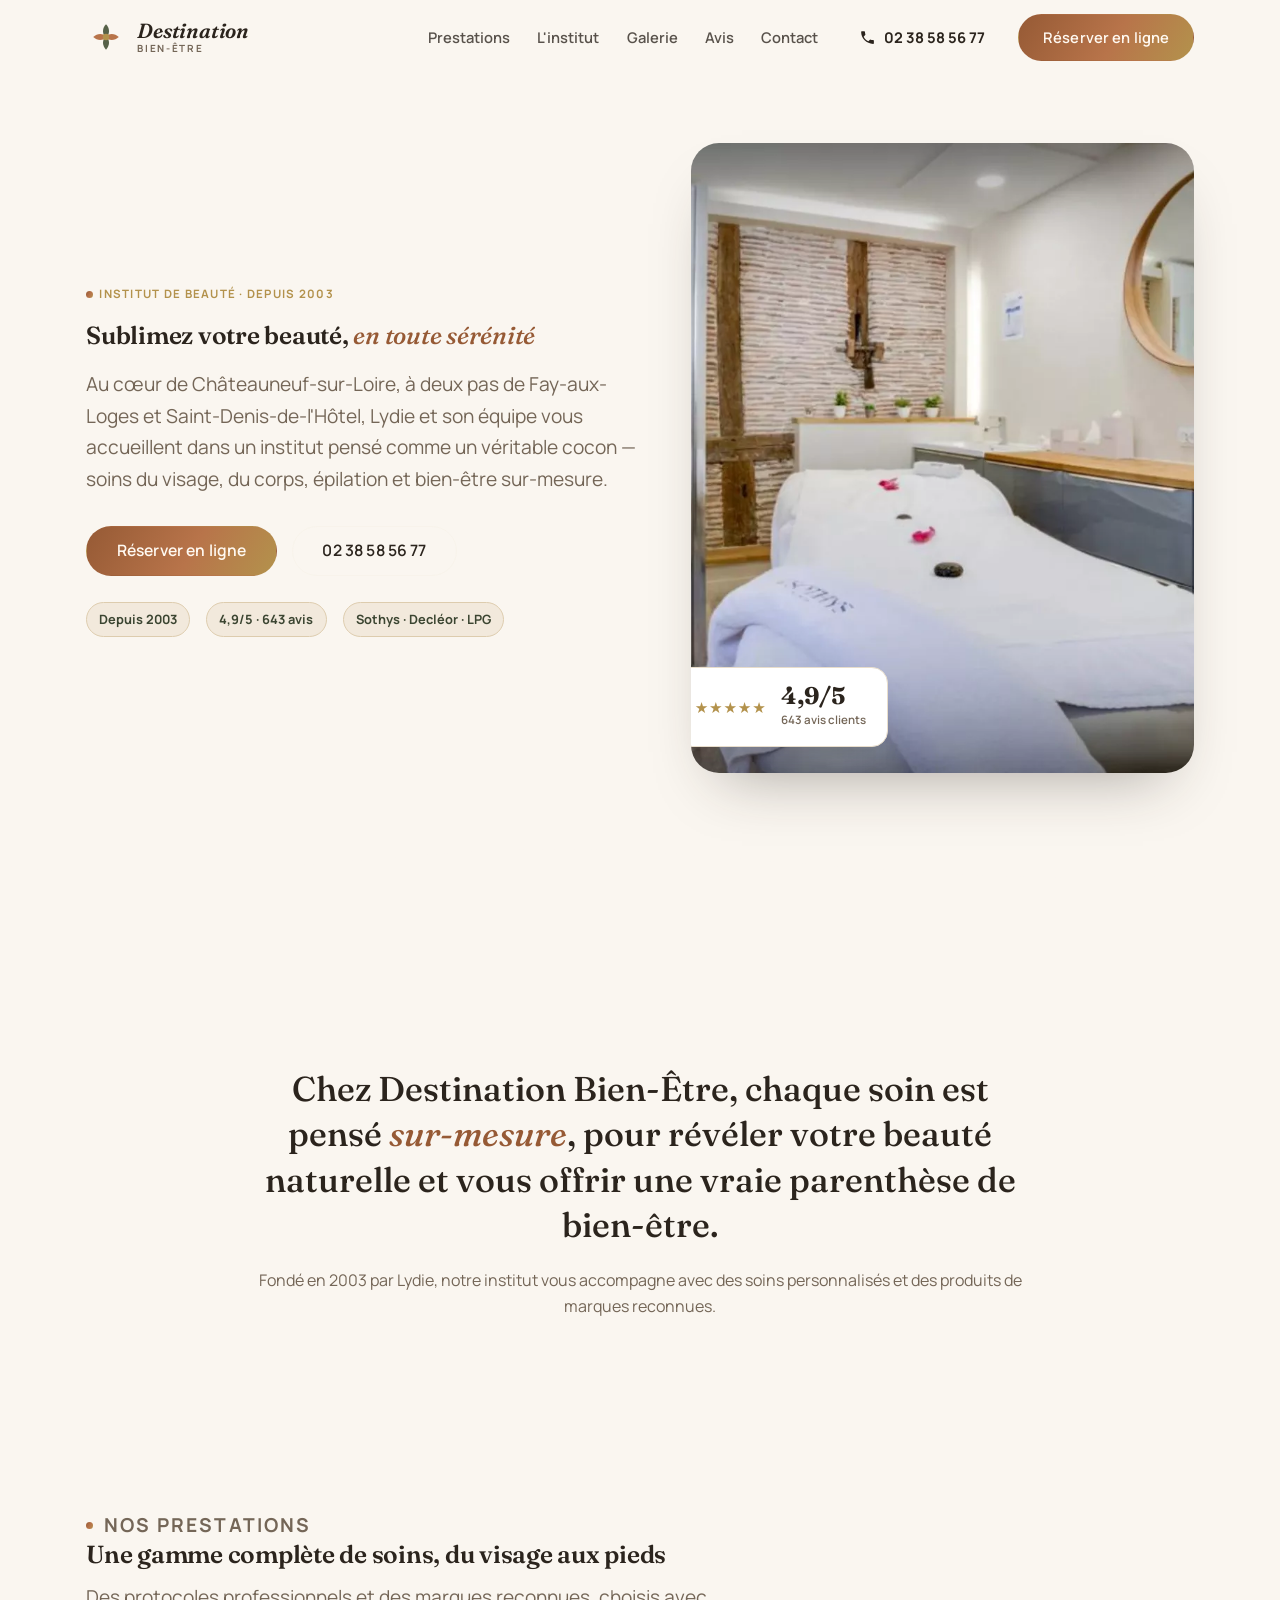
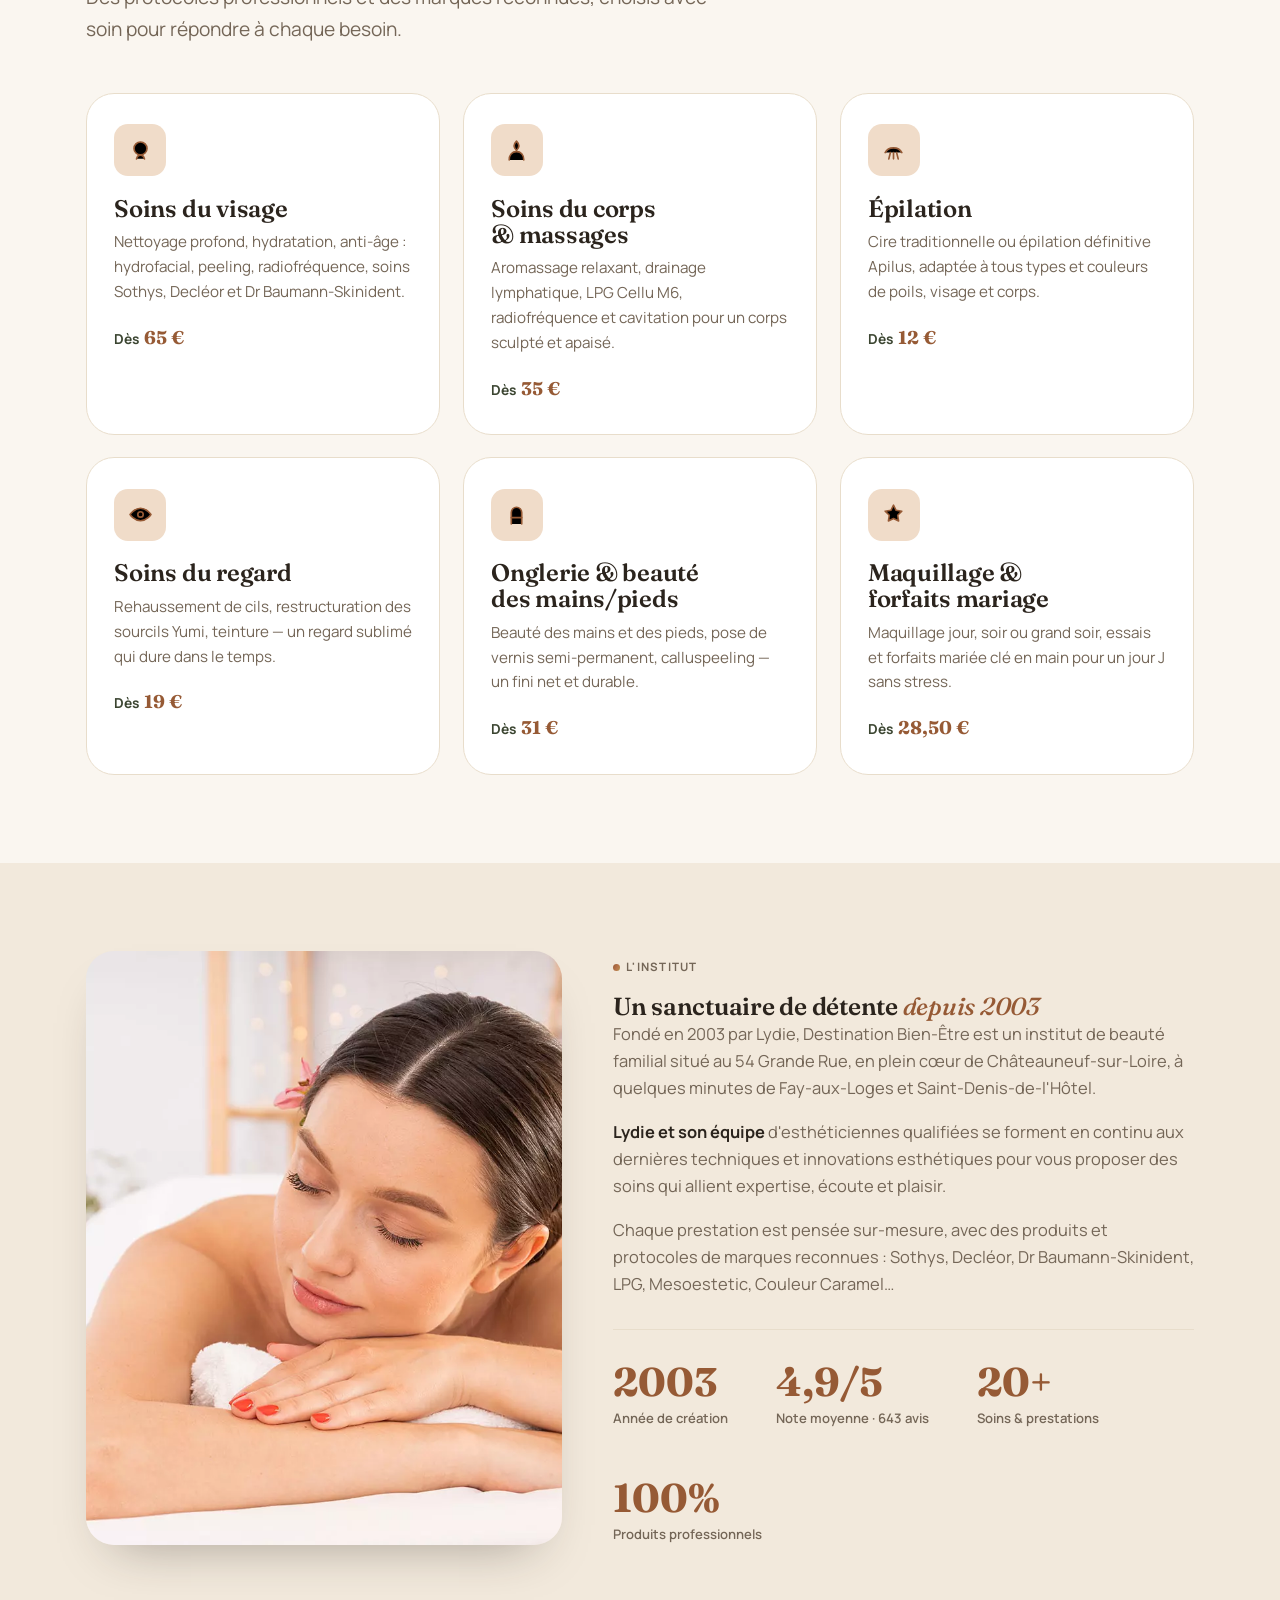
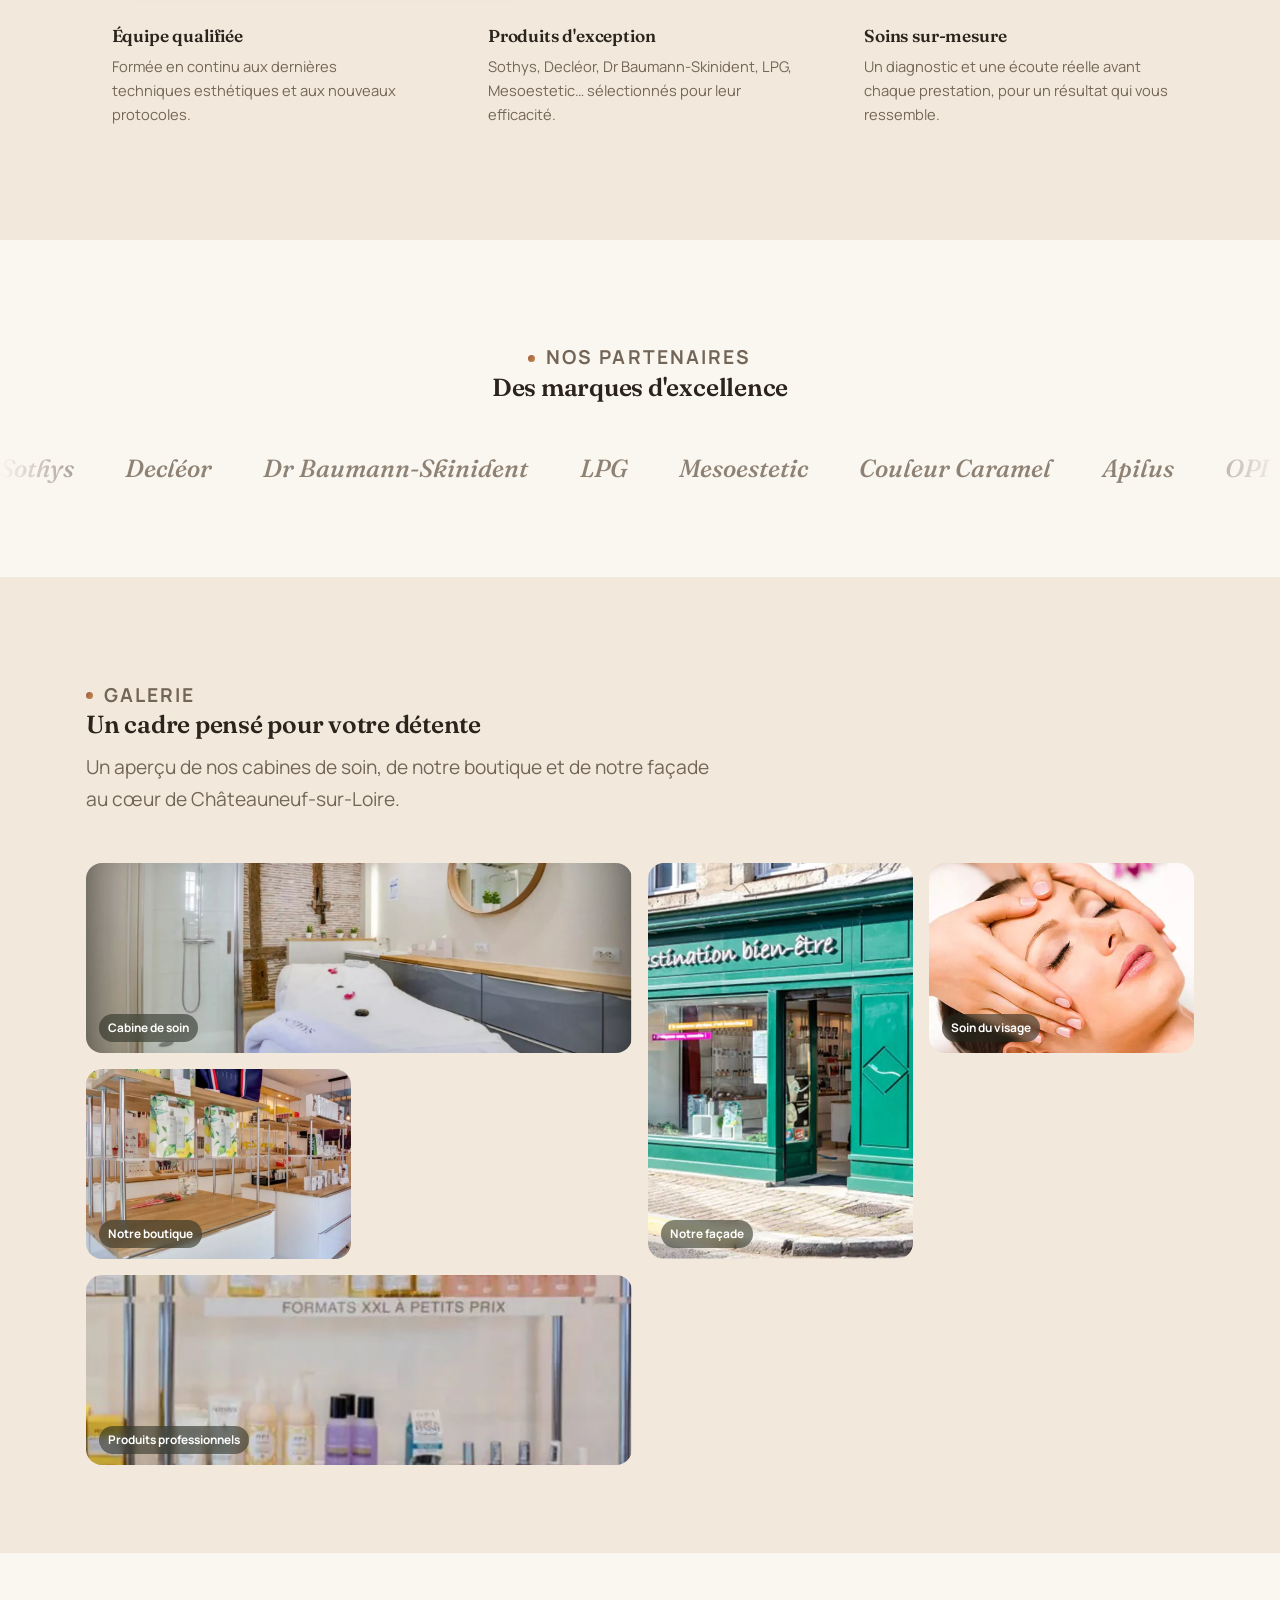
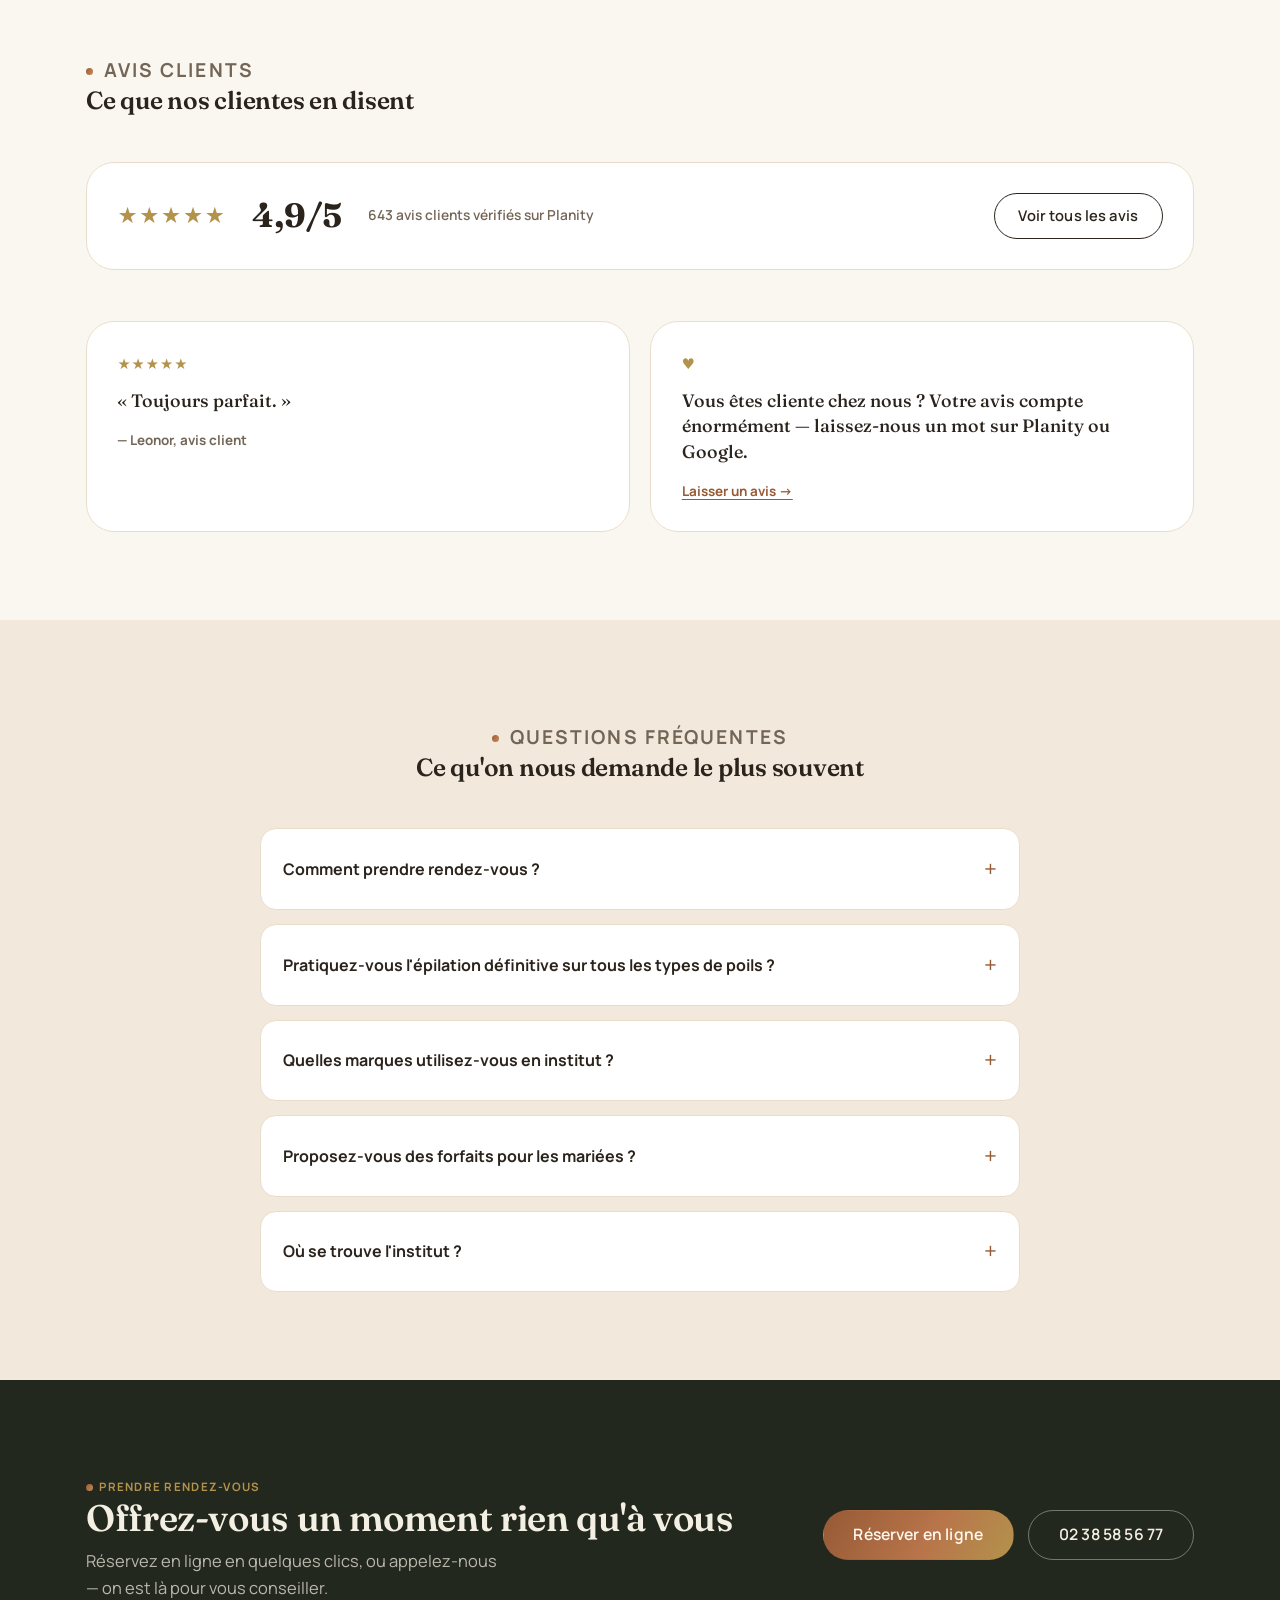
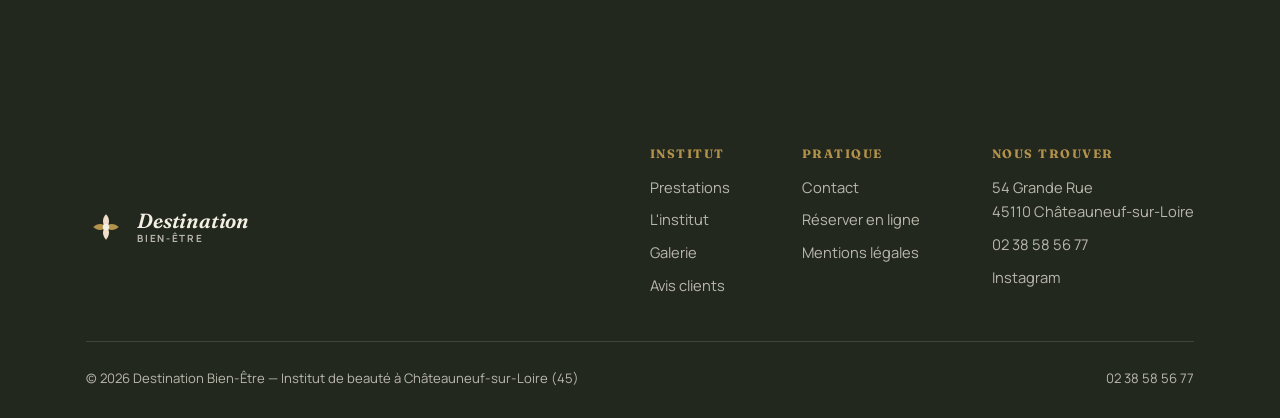
==== index.html @ 717cacbc "Refonte du site : nouvelle identité moderne, contenu Planity réel Nouveau design crème/terracotta/sa" ====
<!doctype html>
<html lang="fr">
<head>
<meta charset="utf-8" />
<meta name="viewport" content="width=device-width, initial-scale=1" />
<title>Destination Bien-Être — Institut de beauté à Châteauneuf-sur-Loire (45)</title>
<meta name="description" content="Institut de beauté à Châteauneuf-sur-Loire, près de Fay-aux-Loges et Saint-Denis-de-l'Hôtel. Soins du visage, du corps, épilation, onglerie, maquillage. Note 4,9/5 sur 643 avis. Réservation en ligne 24h/24." />
<link rel="icon" type="image/svg+xml" href="assets/favicon.svg" />
<meta property="og:title" content="Destination Bien-Être — Institut de beauté à Châteauneuf-sur-Loire" />
<meta property="og:description" content="Soins du visage, du corps, épilation et bien-être sur-mesure, depuis 2003. Note 4,9/5 sur 643 avis. Réservation en ligne 24h/24." />
<meta property="og:type" content="website" />
<meta property="og:image" content="https://www.institut-destination-bien-etre.com/assets/img/hero-cabine.webp" />
<meta name="twitter:card" content="summary_large_image" />
<link rel="canonical" href="https://www.institut-destination-bien-etre.com/" />

<script type="application/ld+json">
{
  "@context": "https://schema.org",
  "@type": "BeautySalon",
  "name": "Destination Bien-Être",
  "description": "Institut de beauté à Châteauneuf-sur-Loire : soins du visage, soins du corps, épilation, onglerie, maquillage et forfaits mariage.",
  "telephone": "+33238585677",
  "url": "https://www.institut-destination-bien-etre.com",
  "image": "https://www.institut-destination-bien-etre.com/assets/img/hero-cabine.webp",
  "sameAs": ["https://www.instagram.com/destinationbienetre_/"],
  "priceRange": "€€",
  "areaServed": [{ "@type": "City", "name": "Châteauneuf-sur-Loire" }, { "@type": "City", "name": "Fay-aux-Loges" }, { "@type": "City", "name": "Saint-Denis-de-l'Hôtel" }],
  "address": {
    "@type": "PostalAddress",
    "streetAddress": "54 Grande Rue",
    "addressLocality": "Châteauneuf-sur-Loire",
    "postalCode": "45110",
    "addressRegion": "Loiret",
    "addressCountry": "FR"
  },
  "geo": { "@type": "GeoCoordinates", "latitude": "47.8635409", "longitude": "2.2206166" },
  "aggregateRating": { "@type": "AggregateRating", "ratingValue": "4.9", "reviewCount": "643" }
}
</script>

<script type="application/ld+json">
{
  "@context": "https://schema.org",
  "@type": "FAQPage",
  "mainEntity": [
    {
      "@type": "Question",
      "name": "Comment prendre rendez-vous ?",
      "acceptedAnswer": { "@type": "Answer", "text": "En ligne 24h/24 sur notre page de réservation Planity, ou par téléphone au 02 38 58 56 77 / 06 78 79 24 78. Confirmation immédiate, paiement sur place." }
    },
    {
      "@type": "Question",
      "name": "Pratiquez-vous l'épilation définitive sur tous les types de poils ?",
      "acceptedAnswer": { "@type": "Answer", "text": "Oui, notre technologie Apilus (électrolyse) traite les poils blancs, clairs et foncés, sur le visage et le corps, quelle que soit la couleur de peau." }
    },
    {
      "@type": "Question",
      "name": "Quelles marques utilisez-vous en institut ?",
      "acceptedAnswer": { "@type": "Answer", "text": "Nous travaillons avec des marques reconnues pour leur efficacité : Sothys, Decléor, Dr Baumann-Skinident, LPG, Mesoestetic, Couleur Caramel et OPI, entre autres." }
    },
    {
      "@type": "Question",
      "name": "Proposez-vous des forfaits pour les mariées ?",
      "acceptedAnswer": { "@type": "Answer", "text": "Oui : soin netteté, maquillage avec essai, beauté des mains, épilation… nous composons un forfait beauté mariage sur-mesure avant le grand jour." }
    },
    {
      "@type": "Question",
      "name": "Où se trouve l'institut ?",
      "acceptedAnswer": { "@type": "Answer", "text": "Au 54 Grande Rue à Châteauneuf-sur-Loire (45110), à quelques minutes de Fay-aux-Loges et de Saint-Denis-de-l'Hôtel." }
    }
  ]
}
</script>

<link rel="preconnect" href="https://fonts.googleapis.com" />
<link rel="preconnect" href="https://fonts.gstatic.com" crossorigin />
<link rel="stylesheet" href="https://fonts.googleapis.com/css2?family=Fraunces:ital,wght@0,500;0,600;1,500&family=Manrope:wght@400;500;600;700;800&display=swap" />
<link rel="stylesheet" href="assets/style.css" />
</head>
<body>

<header class="bar">
  <div class="wrap bar__in">
    <a class="brandmark bar__brand" href="/" aria-label="Destination Bien-Être — accueil">
      <svg class="brandmark__mark" viewBox="0 0 44 44" aria-hidden="true">
        <path d="M22 8c4.4 4.4 4.4 10.8 0 15-4.4-4.2-4.4-10.6 0-15Z" fill="var(--sage)"/>
        <path d="M22 36c-4.4-4.4-4.4-10.8 0-15 4.4 4.2 4.4 10.6 0 15Z" fill="var(--sage)"/>
        <path d="M8 22c4.4-4.4 10.8-4.4 15 0-4.2 4.4-10.6 4.4-15 0Z" fill="var(--clay)"/>
        <path d="M36 22c-4.4 4.4-10.8 4.4-15 0 4.2-4.4 10.6-4.4 15 0Z" fill="var(--clay)"/>
        <circle cx="22" cy="22" r="3.6" fill="var(--gold)"/>
      </svg>
      <span class="brandmark__type"><b>Destination</b><span>Bien-Être</span></span>
    </a>
    <button class="bar__burger" id="burger" aria-label="Ouvrir le menu" aria-expanded="false" aria-controls="nav"><span></span></button>
    <nav class="bar__nav" id="nav">
      <a href="/#prestations">Prestations</a>
      <a href="/#institut">L'institut</a>
      <a href="/#galerie">Galerie</a>
      <a href="/#avis">Avis</a>
      <a href="contact.html">Contact</a>
    </nav>
    <a class="bar__tel" href="tel:+33238585677">
      <svg viewBox="0 0 24 24" aria-hidden="true"><path d="M6.6 10.8c1.4 2.8 3.8 5.1 6.6 6.6l2.2-2.2c.3-.3.7-.4 1-.2 1.1.4 2.3.6 3.6.6.6 0 1 .4 1 1V20c0 .6-.4 1-1 1C10.6 21 3 13.4 3 4c0-.6.4-1 1-1h3.4c.6 0 1 .4 1 1 0 1.2.2 2.4.6 3.6.1.4 0 .8-.3 1L6.6 10.8z" fill="currentColor"/></svg>
      02 38 58 56 77
    </a>
    <a class="btn btn--clay bar__cta" href="https://www.planity.com/destination-bien-etre-45110-chateauneuf-sur-loire" target="_blank" rel="noopener">Réserver en ligne</a>
  </div>
</header>

<main id="top">

  <section class="hero">
    <div class="wrap hero__row">
      <div class="hero__in">
        <p class="label">Institut de beauté · Depuis 2003</p>
        <h1>Sublimez votre beauté, <em>en toute sérénité</em></h1>
        <p class="hero__sub">Au cœur de Châteauneuf-sur-Loire, à deux pas de Fay-aux-Loges et Saint-Denis-de-l'Hôtel, Lydie et son équipe vous accueillent dans un institut pensé comme un véritable cocon — soins du visage, du corps, épilation et bien-être sur-mesure.</p>
        <div class="hero__actions">
          <a class="btn btn--clay btn--lg" href="https://www.planity.com/destination-bien-etre-45110-chateauneuf-sur-loire" target="_blank" rel="noopener">Réserver en ligne</a>
          <a class="btn btn--ghost btn--lg" href="tel:+33238585677">02 38 58 56 77</a>
        </div>
        <div class="hero__chips">
          <span>Depuis 2003</span>
          <span>4,9/5 · 643 avis</span>
          <span>Sothys · Decléor · LPG</span>
        </div>
      </div>
      <div class="hero__photo-wrap">
        <img src="assets/img/hero-cabine.webp" alt="Cabine de soin de l'institut Destination Bien-Être à Châteauneuf-sur-Loire" width="1598" height="900" loading="eager" fetchpriority="high" />
        <div class="hero__badge">
          <span class="stars" aria-hidden="true">★★★★★</span>
          <div><b>4,9/5</b><span>643 avis clients</span></div>
        </div>
      </div>
    </div>
    <svg class="wave" viewBox="0 0 1440 60" preserveAspectRatio="none" aria-hidden="true"><path style="fill:var(--bg)" d="M0,32 C240,64 480,0 720,16 C960,32 1200,64 1440,32 L1440,60 L0,60 Z"/></svg>
  </section>

  <section class="statement">
    <div class="wrap statement__in reveal">
      <p>Chez Destination Bien-Être, chaque soin est pensé <em>sur-mesure</em>, pour révéler votre beauté naturelle et vous offrir une vraie parenthèse de bien-être.</p>
      <span>Fondé en 2003 par Lydie, notre institut vous accompagne avec des soins personnalisés et des produits de marques reconnues.</span>
    </div>
  </section>

  <section id="prestations">
    <div class="wrap">
      <div class="head reveal">
        <p class="label">Nos prestations</p>
        <h2>Une gamme complète de soins, du visage aux pieds</h2>
        <p>Des protocoles professionnels et des marques reconnues, choisis avec soin pour répondre à chaque besoin.</p>
      </div>
      <div class="svc-grid reveal">
        <a class="svc" href="https://www.planity.com/destination-bien-etre-45110-chateauneuf-sur-loire" target="_blank" rel="noopener">
          <div class="svc__icon"><svg viewBox="0 0 24 24" aria-hidden="true"><circle cx="12" cy="10" r="6.2" stroke="currentColor" stroke-width="1.6"/><path d="M8.2 20c.6-2.4 1.9-3.6 3.8-3.6s3.2 1.2 3.8 3.6" stroke="currentColor" stroke-width="1.6" stroke-linecap="round"/></svg></div>
          <div class="svc__body">
            <h3>Soins du visage</h3>
            <p>Nettoyage profond, hydratation, anti-âge : hydrofacial, peeling, radiofréquence, soins Sothys, Decléor et Dr Baumann-Skinident.</p>
            <span class="svc__from">Dès <b>65 €</b></span>
          </div>
        </a>
        <a class="svc" href="https://www.planity.com/destination-bien-etre-45110-chateauneuf-sur-loire" target="_blank" rel="noopener">
          <div class="svc__icon"><svg viewBox="0 0 24 24" aria-hidden="true"><path d="M12 3c3 3 3 6 0 9-3-3-3-6 0-9Z" stroke="currentColor" stroke-width="1.6" stroke-linejoin="round"/><path d="M5 21c0-5 3-8 7-8s7 3 7 8" stroke="currentColor" stroke-width="1.6" stroke-linecap="round"/></svg></div>
          <div class="svc__body">
            <h3>Soins du corps &amp; massages</h3>
            <p>Aromassage relaxant, drainage lymphatique, LPG Cellu M6, radiofréquence et cavitation pour un corps sculpté et apaisé.</p>
            <span class="svc__from">Dès <b>35 €</b></span>
          </div>
        </a>
        <a class="svc" href="https://www.planity.com/destination-bien-etre-45110-chateauneuf-sur-loire" target="_blank" rel="noopener">
          <div class="svc__icon"><svg viewBox="0 0 24 24" aria-hidden="true"><path d="M4 14c3-6 13-6 16 0" stroke="currentColor" stroke-width="1.6" stroke-linecap="round"/><path d="M9 14l-1.5 6M15 14l1.5 6M12 14v6" stroke="currentColor" stroke-width="1.6" stroke-linecap="round"/></svg></div>
          <div class="svc__body">
            <h3>Épilation</h3>
            <p>Cire traditionnelle ou épilation définitive Apilus, adaptée à tous types et couleurs de poils, visage et corps.</p>
            <span class="svc__from">Dès <b>12 €</b></span>
          </div>
        </a>
        <a class="svc" href="https://www.planity.com/destination-bien-etre-45110-chateauneuf-sur-loire" target="_blank" rel="noopener">
          <div class="svc__icon"><svg viewBox="0 0 24 24" aria-hidden="true"><path d="M2 12s4-6 10-6 10 6 10 6-4 6-10 6-10-6-10-6Z" stroke="currentColor" stroke-width="1.6" stroke-linejoin="round"/><circle cx="12" cy="12" r="2.6" stroke="currentColor" stroke-width="1.6"/></svg></div>
          <div class="svc__body">
            <h3>Soins du regard</h3>
            <p>Rehaussement de cils, restructuration des sourcils Yumi, teinture — un regard sublimé qui dure dans le temps.</p>
            <span class="svc__from">Dès <b>19 €</b></span>
          </div>
        </a>
        <a class="svc" href="https://www.planity.com/destination-bien-etre-45110-chateauneuf-sur-loire" target="_blank" rel="noopener">
          <div class="svc__icon"><svg viewBox="0 0 24 24" aria-hidden="true"><path d="M7 21V10a5 5 0 0 1 10 0v11" stroke="currentColor" stroke-width="1.6" stroke-linecap="round" stroke-linejoin="round"/><path d="M7 15h10" stroke="currentColor" stroke-width="1.6" stroke-linecap="round"/></svg></div>
          <div class="svc__body">
            <h3>Onglerie &amp; beauté des mains/pieds</h3>
            <p>Beauté des mains et des pieds, pose de vernis semi-permanent, calluspeeling — un fini net et durable.</p>
            <span class="svc__from">Dès <b>31 €</b></span>
          </div>
        </a>
        <a class="svc" href="https://www.planity.com/destination-bien-etre-45110-chateauneuf-sur-loire" target="_blank" rel="noopener">
          <div class="svc__icon"><svg viewBox="0 0 24 24" aria-hidden="true"><path d="M12 3l2.5 5 5.5.8-4 3.9.9 5.5L12 15.8 7.1 18.2l.9-5.5-4-3.9 5.5-.8L12 3Z" stroke="currentColor" stroke-width="1.5" stroke-linejoin="round"/></svg></div>
          <div class="svc__body">
            <h3>Maquillage &amp; forfaits mariage</h3>
            <p>Maquillage jour, soir ou grand soir, essais et forfaits mariée clé en main pour un jour J sans stress.</p>
            <span class="svc__from">Dès <b>28,50 €</b></span>
          </div>
        </a>
      </div>
    </div>
  </section>

  <section id="institut" class="sec--alt">
    <div class="wrap">
      <div class="why reveal">
        <div class="why__panel--photo">
          <img src="assets/img/portrait-relaxation.webp" alt="Cliente en plein soin du visage à l'institut Destination Bien-Être" width="985" height="902" loading="lazy" />
        </div>
        <div class="why__text">
          <p class="label">L'institut</p>
          <h2>Un sanctuaire de détente <em>depuis 2003</em></h2>
          <p>Fondé en 2003 par Lydie, Destination Bien-Être est un institut de beauté familial situé au 54 Grande Rue, en plein cœur de Châteauneuf-sur-Loire, à quelques minutes de Fay-aux-Loges et Saint-Denis-de-l'Hôtel.</p>
          <p><strong>Lydie et son équipe</strong> d'esthéticiennes qualifiées se forment en continu aux dernières techniques et innovations esthétiques pour vous proposer des soins qui allient expertise, écoute et plaisir.</p>
          <p>Chaque prestation est pensée sur-mesure, avec des produits et protocoles de marques reconnues : Sothys, Decléor, Dr Baumann-Skinident, LPG, Mesoestetic, Couleur Caramel…</p>
          <div class="stat-row">
            <div class="st"><b>2003</b><span>Année de création</span></div>
            <div class="st"><b>4,9/5</b><span>Note moyenne · 643 avis</span></div>
            <div class="st"><b>20+</b><span>Soins &amp; prestations</span></div>
            <div class="st"><b>100%</b><span>Produits professionnels</span></div>
          </div>
        </div>
      </div>
      <div class="guarantees reveal">
        <div class="g"><h3>Équipe qualifiée</h3><p>Formée en continu aux dernières techniques esthétiques et aux nouveaux protocoles.</p></div>
        <div class="g"><h3>Produits d'exception</h3><p>Sothys, Decléor, Dr Baumann-Skinident, LPG, Mesoestetic… sélectionnés pour leur efficacité.</p></div>
        <div class="g"><h3>Soins sur-mesure</h3><p>Un diagnostic et une écoute réelle avant chaque prestation, pour un résultat qui vous ressemble.</p></div>
      </div>
    </div>
  </section>

  <section id="marques">
    <div class="wrap">
      <div class="head head--center reveal">
        <p class="label">Nos partenaires</p>
        <h2>Des marques d'excellence</h2>
      </div>
    </div>
    <div class="brands reveal">
      <div class="brands__track" aria-hidden="true">
        <span>Sothys</span><span>Decléor</span><span>Dr Baumann-Skinident</span><span>LPG</span><span>Mesoestetic</span><span>Couleur Caramel</span><span>Apilus</span><span>OPI</span><span>Yumi Lashes</span><span>doTERRA</span>
        <span>Sothys</span><span>Decléor</span><span>Dr Baumann-Skinident</span><span>LPG</span><span>Mesoestetic</span><span>Couleur Caramel</span><span>Apilus</span><span>OPI</span><span>Yumi Lashes</span><span>doTERRA</span>
      </div>
    </div>
  </section>

  <section id="galerie" class="sec--alt">
    <div class="wrap">
      <div class="head reveal">
        <p class="label">Galerie</p>
        <h2>Un cadre pensé pour votre détente</h2>
        <p>Un aperçu de nos cabines de soin, de notre boutique et de notre façade au cœur de Châteauneuf-sur-Loire.</p>
      </div>
      <div class="gallery reveal">
        <div class="gallery__item gallery__item--wide"><img src="assets/img/hero-cabine.webp" alt="Cabine de soin principale, douche et table de massage" loading="lazy" /><span>Cabine de soin</span></div>
        <div class="gallery__item gallery__item--tall"><img src="assets/img/facade-institut.webp" alt="Façade de l'institut Destination Bien-Être, Grande Rue à Châteauneuf-sur-Loire" loading="lazy" /><span>Notre façade</span></div>
        <div class="gallery__item"><img src="assets/img/soin-visage-mains.webp" alt="Soin du visage en cours à l'institut" loading="lazy" /><span>Soin du visage</span></div>
        <div class="gallery__item"><img src="assets/img/boutique-interieur.webp" alt="Intérieur de la boutique et présentation des produits" loading="lazy" /><span>Notre boutique</span></div>
        <div class="gallery__item gallery__item--wide"><img src="assets/img/etagere-produits.webp" alt="Étagères de produits cosmétiques professionnels" loading="lazy" /><span>Produits professionnels</span></div>
      </div>
    </div>
  </section>

  <section id="avis">
    <div class="wrap">
      <div class="head reveal">
        <p class="label">Avis clients</p>
        <h2>Ce que nos clientes en disent</h2>
      </div>
      <div class="rating-hero reveal">
        <span class="stars" aria-hidden="true">★★★★★</span>
        <div><b>4,9/5</b></div>
        <span class="rh-meta">643 avis clients vérifiés sur Planity</span>
        <a class="btn btn--ghost" href="https://www.planity.com/destination-bien-etre-45110-chateauneuf-sur-loire" target="_blank" rel="noopener">Voir tous les avis</a>
      </div>
      <div class="quotes reveal">
        <div class="quote">
          <span class="stars" aria-hidden="true">★★★★★</span>
          <p>« Toujours parfait. »</p>
          <cite>— Leonor, avis client</cite>
        </div>
        <div class="quote">
          <span class="stars" aria-hidden="true">♥</span>
          <p>Vous êtes cliente chez nous ? Votre avis compte énormément — laissez-nous un mot sur Planity ou Google.</p>
          <cite><a class="link-accent" href="https://www.planity.com/destination-bien-etre-45110-chateauneuf-sur-loire" target="_blank" rel="noopener">Laisser un avis →</a></cite>
        </div>
      </div>
    </div>
  </section>

  <section id="faq" class="sec--alt">
    <div class="wrap">
      <div class="head head--center reveal">
        <p class="label">Questions fréquentes</p>
        <h2>Ce qu'on nous demande le plus souvent</h2>
      </div>
      <div class="faq faq--center reveal">
        <details>
          <summary>Comment prendre rendez-vous ?</summary>
          <p>En ligne 24h/24 sur notre page de réservation Planity, ou par téléphone au 02 38 58 56 77 / 06 78 79 24 78. Confirmation immédiate, paiement sur place.</p>
        </details>
        <details>
          <summary>Pratiquez-vous l'épilation définitive sur tous les types de poils ?</summary>
          <p>Oui, notre technologie Apilus (électrolyse) traite les poils blancs, clairs et foncés, sur le visage et le corps, quelle que soit la couleur de peau.</p>
        </details>
        <details>
          <summary>Quelles marques utilisez-vous en institut ?</summary>
          <p>Nous travaillons avec des marques reconnues pour leur efficacité : Sothys, Decléor, Dr Baumann-Skinident, LPG, Mesoestetic, Couleur Caramel et OPI, entre autres.</p>
        </details>
        <details>
          <summary>Proposez-vous des forfaits pour les mariées ?</summary>
          <p>Oui : soin netteté, maquillage avec essai, beauté des mains, épilation… nous composons un forfait beauté mariage sur-mesure avant le grand jour.</p>
        </details>
        <details>
          <summary>Où se trouve l'institut ?</summary>
          <p>Au 54 Grande Rue à Châteauneuf-sur-Loire (45110), à quelques minutes de Fay-aux-Loges et de Saint-Denis-de-l'Hôtel.</p>
        </details>
      </div>
    </div>
  </section>

  <section class="cta-band">
    <div class="wrap cta-band__in">
      <div>
        <p class="label">Prendre rendez-vous</p>
        <h2>Offrez-vous un moment rien qu'à vous</h2>
        <p>Réservez en ligne en quelques clics, ou appelez-nous — on est là pour vous conseiller.</p>
      </div>
      <div class="cta-band__actions">
        <a class="btn btn--lg" href="https://www.planity.com/destination-bien-etre-45110-chateauneuf-sur-loire" target="_blank" rel="noopener">Réserver en ligne</a>
        <a class="btn btn--ghost btn--lg" href="tel:+33238585677">02 38 58 56 77</a>
      </div>
    </div>
  </section>

</main>

<footer>
  <div class="wrap foot">
    <div class="foot__top">
      <a class="brandmark" href="/" aria-label="Destination Bien-Être — accueil">
        <svg class="brandmark__mark" viewBox="0 0 44 44" aria-hidden="true">
          <path d="M22 8c4.4 4.4 4.4 10.8 0 15-4.4-4.2-4.4-10.6 0-15Z" fill="var(--clay-soft)"/>
          <path d="M22 36c-4.4-4.4-4.4-10.8 0-15 4.4 4.2 4.4 10.6 0 15Z" fill="var(--clay-soft)"/>
          <path d="M8 22c4.4-4.4 10.8-4.4 15 0-4.2 4.4-10.6 4.4-15 0Z" fill="var(--gold)"/>
          <path d="M36 22c-4.4 4.4-10.8 4.4-15 0 4.2-4.4 10.6-4.4 15 0Z" fill="var(--gold)"/>
          <circle cx="22" cy="22" r="3.6" fill="var(--on-deep)"/>
        </svg>
        <span class="brandmark__type"><b>Destination</b><span>Bien-Être</span></span>
      </a>
      <div class="foot-cols">
        <div class="foot-col">
          <h3>Institut</h3>
          <a href="/#prestations">Prestations</a>
          <a href="/#institut">L'institut</a>
          <a href="/#galerie">Galerie</a>
          <a href="/#avis">Avis clients</a>
        </div>
        <div class="foot-col">
          <h3>Pratique</h3>
          <a href="contact.html">Contact</a>
          <a href="https://www.planity.com/destination-bien-etre-45110-chateauneuf-sur-loire" target="_blank" rel="noopener">Réserver en ligne</a>
          <a href="mentions-legales.html">Mentions légales</a>
        </div>
        <div class="foot-col">
          <h3>Nous trouver</h3>
          <p>54 Grande Rue<br />45110 Châteauneuf-sur-Loire</p>
          <a href="tel:+33238585677">02 38 58 56 77</a>
          <a href="https://www.instagram.com/destinationbienetre_/" target="_blank" rel="noopener">Instagram</a>
        </div>
      </div>
    </div>
    <div class="foot__bottom">
      <span>© 2026 Destination Bien-Être — Institut de beauté à Châteauneuf-sur-Loire (45)</span>
      <div class="foot__bottom-right">
        <a href="tel:+33238585677">02 38 58 56 77</a>
      </div>
    </div>
  </div>
</footer>

<a class="call-fab" href="tel:+33238585677" aria-label="Appeler Destination Bien-Être au 02 38 58 56 77"><svg viewBox="0 0 24 24" aria-hidden="true"><path d="M6.6 10.8c1.4 2.8 3.8 5.1 6.6 6.6l2.2-2.2c.3-.3.7-.4 1-.2 1.1.4 2.3.6 3.6.6.6 0 1 .4 1 1V20c0 .6-.4 1-1 1C10.6 21 3 13.4 3 4c0-.6.4-1 1-1h3.4c.6 0 1 .4 1 1 0 1.2.2 2.4.6 3.6.1.4 0 .8-.3 1L6.6 10.8z"/></svg>Appeler</a>

<script src="assets/app.js" defer></script>

</body>
</html>
---- assets/style.css ----
/* DESTINATION BIEN-ÊTRE — shared stylesheet. Warm, elegant, "maison de beauté" identity. */
:root {
  --bg: #faf6f0;
  --bg-2: #f2e9dc;
  --card: #ffffff;
  --ink: #2b241d;
  --mid: #746657;
  --line: #e8ddcb;
  --line-strong: #ddccae;

  --deep: #23281e;
  --deep-2: #2f3626;
  --on-deep: #f4efe3;
  --on-deep-mid: rgba(244,239,227,0.72);

  --clay: #b8744a;
  --clay-deep: #965a35;
  --clay-soft: #f0dcc9;
  --sage: #566148;
  --sage-deep: #3b4531;
  --gold: #b3924c;

  --grad-brand: linear-gradient(120deg, var(--clay-deep) 0%, var(--clay) 55%, var(--gold) 100%);

  --maxw: 1220px;
  --pad: clamp(1.15rem, 4.5vw, 3.5rem);

  --fs-label: 0.72rem;
  --fs-body: 1.03rem;
  --fs-lead: clamp(1.06rem, 1.5vw, 1.28rem);
  --fs-h3: clamp(1.2rem, 2vw, 1.5rem);
  --fs-h2: clamp(1.9rem, 4.4vw, 3.05rem);
  --fs-h1: clamp(2.5rem, 5.8vw, 4.5rem);

  --radius: 28px;
  --radius-sm: 16px;
  --ff-display: "Fraunces", "Iowan Old Style", serif;
  --ff-body: "Manrope", system-ui, -apple-system, "Segoe UI", sans-serif;

  color-scheme: light;
}

* { box-sizing: border-box; }
[id] { scroll-margin-top: 96px; }
.sr-only { position: absolute; width: 1px; height: 1px; padding: 0; margin: -1px; overflow: hidden; clip: rect(0,0,0,0); white-space: nowrap; border: 0; }
html { scroll-behavior: smooth; }
@media (prefers-reduced-motion: reduce) { html { scroll-behavior: auto; } }

@keyframes pageFade { from { opacity: 0; transform: translateY(7px); } }
@media (prefers-reduced-motion: no-preference) {
  main, footer { animation: pageFade .42s cubic-bezier(.22,.61,.36,1) both; }
  html.is-leaving main, html.is-leaving footer {
    opacity: 0; transform: translateY(-5px);
    transition: opacity .22s ease, transform .22s ease;
    animation: none;
  }
}

body {
  margin: 0; background: var(--bg); color: var(--ink);
  font-family: var(--ff-body); font-size: var(--fs-body); line-height: 1.64;
  -webkit-font-smoothing: antialiased;
}

h1, h2, h3 { margin: 0; font-family: var(--ff-display); font-weight: 600; line-height: 1.08; letter-spacing: -0.01em; text-wrap: balance; color: inherit; }
h1 em, h2 em, h3 em, .statement em { font-style: italic; font-weight: 500; color: var(--clay-deep); }
.sec--dark h1 em, .sec--dark h2 em, .sec--dark h3 em { color: var(--clay-soft); }
p { margin: 0; }
a { color: inherit; }
img, svg { display: block; max-width: 100%; }

.wrap { width: 100%; max-width: var(--maxw); margin-inline: auto; padding-inline: var(--pad); }

.label {
  display: inline-flex; align-items: center; gap: 0.55em;
  font-family: var(--ff-body); font-size: var(--fs-label); font-weight: 700; letter-spacing: 0.11em; text-transform: uppercase;
  color: var(--clay-deep);
}
.label::before { content: ""; width: 7px; height: 7px; border-radius: 50%; background: var(--grad-brand); flex: none; }
.sec--dark .label, .hero .label, .phero .label, .cta-band .label { color: var(--gold); }

.btn {
  display: inline-flex; align-items: center; gap: 0.55em; line-height: 1;
  font-family: var(--ff-body); font-weight: 600; font-size: 0.92rem; letter-spacing: 0.01em;
  padding: 1em 1.6em; border-radius: 999px; border: 1px solid transparent;
  background: var(--ink); color: var(--bg); text-decoration: none;
  transition: transform .18s ease, box-shadow .18s ease, background-color .18s ease, color .18s ease, border-color .18s ease;
  cursor: pointer; white-space: nowrap;
}
.btn:hover { transform: translateY(-2px); box-shadow: 0 14px 28px -14px rgba(43,36,29,0.45); }
.btn--lg { padding: 1.05em 1.9em; font-size: 0.98rem; }
.btn--clay { background: var(--grad-brand); color: #fff9f1; }
.btn--ghost { background: transparent; color: inherit; border-color: currentColor; }
.btn--ghost:hover { background: rgba(43,36,29,0.06); }
.sec--dark .btn--ghost, .hero .btn--ghost, .phero .btn--ghost, .cta-band .btn--ghost { border-color: rgba(244,239,227,0.4); }
.sec--dark .btn--ghost:hover, .hero .btn--ghost:hover, .phero .btn--ghost:hover, .cta-band .btn--ghost:hover { background: rgba(244,239,227,0.1); }

.link-accent { color: var(--clay-deep); font-weight: 700; text-decoration: underline; text-underline-offset: 3px; }

/* ---------- header ---------- */
header.bar {
  position: sticky; top: 0; z-index: 40;
  background: var(--bg);
  border-bottom: 1px solid transparent;
  transition: border-color .25s ease, box-shadow .25s ease;
}
header.bar.is-float { border-color: var(--line); box-shadow: 0 10px 30px -22px rgba(43,36,29,0.35); }
.bar__in { display: flex; align-items: center; gap: 1.2rem; padding-block: 0.9rem; }

.brandmark { display: inline-flex; align-items: center; gap: 0.7rem; text-decoration: none; color: inherit; }
.brandmark__mark { width: 40px; height: 40px; flex: none; }
.brandmark__type { display: flex; flex-direction: column; line-height: 1.12; }
.brandmark__type b { font-family: var(--ff-display); font-style: italic; font-weight: 600; font-size: 1.28rem; letter-spacing: -0.01em; }
.brandmark__type span { font-size: 0.62rem; font-weight: 700; letter-spacing: 0.17em; text-transform: uppercase; color: var(--mid); }

.bar__brand { margin-right: auto; }
.bar__burger { display: none; }

.bar__nav { display: flex; align-items: center; gap: 1.7rem; font-size: 0.92rem; font-weight: 600; }
.bar__nav a { text-decoration: none; color: var(--ink); opacity: 0.78; transition: opacity .15s ease; }
.bar__nav a:hover { opacity: 1; }

.bar__tel { display: inline-flex; align-items: center; gap: 0.5em; font-weight: 700; font-size: 0.92rem; text-decoration: none; margin-left: 1.4rem; white-space: nowrap; flex: none; }
.bar__tel svg { width: 17px; height: 17px; }
.bar__cta { margin-left: 0.9rem; }

@media (max-width: 900px) {
  .bar__nav { position: fixed; inset: 68px 0 auto 0; background: var(--bg); flex-direction: column; align-items: flex-start;
    padding: 1.3rem var(--pad) 1.8rem; gap: 1.1rem; border-bottom: 1px solid var(--line); box-shadow: 0 18px 30px -22px rgba(43,36,29,0.3);
    transform: translateY(-8px); opacity: 0; pointer-events: none; transition: transform .22s ease, opacity .22s ease; }
  .bar__nav.is-open { transform: translateY(0); opacity: 1; pointer-events: auto; }
  .bar__nav a { font-size: 1.02rem; opacity: 1; }
  .bar__tel { display: none; }
  .bar__cta { margin-left: auto; padding: 0.85em 1.3em; font-size: 0.85rem; }
  .bar__in { gap: 0.7rem; }
  .bar__burger {
    display: inline-flex; align-items: center; justify-content: center; width: 40px; height: 40px; flex: none;
    border: 1px solid var(--line-strong); border-radius: 999px; background: var(--card); cursor: pointer; padding: 0;
  }
  .bar__burger span, .bar__burger span::before, .bar__burger span::after {
    content: ""; display: block; width: 17px; height: 2px; background: var(--ink); border-radius: 2px; position: relative; transition: transform .2s ease, opacity .2s ease;
  }
  .bar__burger span::before { position: absolute; top: -5px; }
  .bar__burger span::after { position: absolute; top: 5px; }
  .bar__burger[aria-expanded="true"] span { background: transparent; }
  .bar__burger[aria-expanded="true"] span::before { transform: translateY(5px) rotate(45deg); }
  .bar__burger[aria-expanded="true"] span::after { transform: translateY(-5px) rotate(-45deg); }
}
@media (max-width: 420px) {
  .brandmark__mark { width: 32px; height: 32px; }
  .brandmark__type b { font-size: 1.08rem; }
  .brandmark__type span { font-size: 0.56rem; }
  .bar__cta { padding: 0.75em 0.95em; font-size: 0.76rem; }
}

/* ---------- reveal-on-scroll ---------- */
.reveal-on .reveal { opacity: 0; transform: translateY(16px); transition: opacity .6s cubic-bezier(.22,.61,.36,1), transform .6s cubic-bezier(.22,.61,.36,1); }
.reveal-on .reveal.in { opacity: 1; transform: none; }
.reveal-on .reveal--stagger.in > * { transition-delay: calc(var(--i, 0) * 70ms); }

/* ---------- hero ---------- */
.hero { position: relative; overflow: hidden; padding-top: clamp(2.4rem, 6vw, 4.2rem); }
.hero__row { display: grid; grid-template-columns: 1.05fr 0.95fr; gap: clamp(1.5rem, 4vw, 3rem); align-items: center; }
.hero__in { max-width: 560px; }
.hero__in .label { margin-bottom: 1.1rem; }
.hero .hero__sub { margin-top: 1.3rem; font-size: var(--fs-lead); color: var(--mid); max-width: 48ch; }
.hero__actions { display: flex; flex-wrap: wrap; gap: 0.9rem; margin-top: 1.9rem; }
.hero__chips { display: flex; flex-wrap: wrap; gap: 0.6rem 1rem; margin-top: 1.6rem; }
.hero__chips span { font-size: 0.8rem; font-weight: 700; color: var(--sage-deep); background: var(--bg-2); border: 1px solid var(--line-strong); padding: 0.5em 0.95em; border-radius: 999px; }

.hero__photo-wrap { position: relative; border-radius: var(--radius); overflow: hidden; aspect-ratio: 4/5; box-shadow: 0 30px 60px -30px rgba(43,36,29,0.4); }
.hero__photo-wrap img { width: 100%; height: 100%; object-fit: cover; }
.hero__badge {
  position: absolute; left: -1.1rem; bottom: 1.6rem; background: var(--card); border-radius: var(--radius-sm);
  padding: 1rem 1.3rem; box-shadow: 0 22px 44px -22px rgba(43,36,29,0.4); display: flex; align-items: center; gap: 0.9rem;
  border: 1px solid var(--line);
}
.hero__badge .stars { color: var(--gold); font-size: 0.95rem; letter-spacing: 0.05em; }
.hero__badge b { display: block; font-family: var(--ff-display); font-size: 1.5rem; line-height: 1; }
.hero__badge span { display: block; font-size: 0.72rem; color: var(--mid); font-weight: 600; margin-top: 0.2rem; }

.hero .wave { margin-top: clamp(2.5rem, 6vw, 4rem); }

@media (max-width: 900px) {
  .hero__row { grid-template-columns: 1fr; }
  .hero__photo-wrap { aspect-ratio: 16/11; order: -1; margin-bottom: 0.6rem; }
  .hero__badge { left: 1rem; bottom: -1.3rem; }
}

/* ---------- statement ---------- */
.statement { padding-block: clamp(3rem, 7vw, 5.5rem); }
.statement__in { max-width: 880px; margin-inline: auto; text-align: center; }
.statement__in p { font-family: var(--ff-display); font-weight: 500; font-size: clamp(1.4rem, 3.4vw, 2.15rem); line-height: 1.32; }
.statement__in span { display: block; margin-top: 1.2rem; color: var(--mid); font-size: 1rem; font-family: var(--ff-body); }

/* ---------- section heads ---------- */
section { padding-block: clamp(3.2rem, 7vw, 5.5rem); }
.sec--alt { background: var(--bg-2); }
.sec--dark { background: var(--deep); color: var(--on-deep); }
.sec--dark .mid-text, .sec--dark p { color: var(--on-deep-mid); }

.head { max-width: 640px; margin-bottom: clamp(2rem, 5vw, 3rem); }
.head--center { max-width: 680px; margin-inline: auto; text-align: center; }
.head p { margin-top: 0.9rem; color: var(--mid); font-size: var(--fs-lead); }
.sec--dark .head p { color: var(--on-deep-mid); }

/* ---------- services grid ---------- */
.svc-grid { display: grid; grid-template-columns: repeat(3, 1fr); gap: 1.4rem; }
.svc {
  display: block; background: var(--card); border: 1px solid var(--line); border-radius: var(--radius);
  padding: 1.9rem 1.7rem; text-decoration: none; color: inherit;
  transition: transform .22s ease, box-shadow .22s ease, border-color .22s ease;
}
.svc:hover { transform: translateY(-5px); box-shadow: 0 26px 48px -28px rgba(43,36,29,0.35); border-color: var(--line-strong); }
.svc__icon {
  width: 52px; height: 52px; border-radius: 14px; display: flex; align-items: center; justify-content: center;
  background: var(--clay-soft); color: var(--clay-deep); margin-bottom: 1.2rem;
}
.svc__icon svg { width: 25px; height: 25px; }
.svc h3 { font-size: var(--fs-h3); margin-bottom: 0.55rem; }
.svc p { color: var(--mid); font-size: 0.95rem; }
.svc__from { display: inline-flex; align-items: baseline; gap: 0.35em; margin-top: 1.1rem; font-weight: 700; font-size: 0.86rem; color: var(--sage-deep); }
.svc__from b { font-family: var(--ff-display); font-size: 1.15rem; color: var(--clay-deep); }

@media (max-width: 980px) { .svc-grid { grid-template-columns: repeat(2, 1fr); } }
@media (max-width: 620px) { .svc-grid { grid-template-columns: 1fr; } }

/* ---------- why / about ---------- */
.why { display: grid; grid-template-columns: 0.9fr 1.1fr; gap: clamp(1.8rem, 4vw, 3.5rem); align-items: center; }
.why__panel--photo { border-radius: var(--radius); overflow: hidden; box-shadow: 0 26px 50px -28px rgba(43,36,29,0.4); }
.why__panel--photo img { width: 100%; height: 100%; object-fit: cover; aspect-ratio: 4/5; }
.why__text p { margin-bottom: 1.05rem; color: var(--mid); }
.why__text p:last-child { margin-bottom: 0; }
.why__text strong { color: var(--ink); font-weight: 700; }
.sec--dark .why__text strong { color: var(--on-deep); }

.stat-row { display: flex; flex-wrap: wrap; gap: clamp(1.6rem, 4vw, 3rem); margin-top: 2rem; padding-top: 2rem; border-top: 1px solid var(--line); }
.sec--dark .stat-row { border-color: rgba(244,239,227,0.15); }
.stat-row .st b { display: block; font-family: var(--ff-display); font-size: clamp(1.9rem, 3.4vw, 2.5rem); line-height: 1; color: var(--clay-deep); }
.sec--dark .stat-row .st b { color: var(--clay-soft); }
.stat-row .st span { display: block; margin-top: 0.4rem; font-size: 0.82rem; color: var(--mid); font-weight: 600; }
.sec--dark .stat-row .st span { color: var(--on-deep-mid); }

.guarantees { display: grid; grid-template-columns: repeat(3, 1fr); gap: 1.3rem; margin-top: clamp(2.2rem, 5vw, 3.5rem); }
.g { padding: 1.6rem; border-radius: var(--radius-sm); background: var(--bg-2); }
.sec--dark .g { background: rgba(244,239,227,0.06); }
.g h3 { font-size: 1.08rem; margin-bottom: 0.5rem; }
.g p { color: var(--mid); font-size: 0.92rem; }
.sec--dark .g p { color: var(--on-deep-mid); }

@media (max-width: 900px) { .why { grid-template-columns: 1fr; } .why__panel--photo { order: -1; aspect-ratio: 16/10; } .why__panel--photo img { aspect-ratio: 16/10; } }
@media (max-width: 700px) { .guarantees { grid-template-columns: 1fr; } }

/* ---------- brands marquee ---------- */
.brands { overflow: hidden; -webkit-mask-image: linear-gradient(90deg, transparent, #000 8%, #000 92%, transparent); mask-image: linear-gradient(90deg, transparent, #000 8%, #000 92%, transparent); }
.brands__track { display: flex; width: max-content; gap: 3.2rem; animation: brandScroll 32s linear infinite; }
@media (prefers-reduced-motion: reduce) { .brands__track { animation: none; flex-wrap: wrap; justify-content: center; } }
.brands__track span {
  font-family: var(--ff-display); font-style: italic; font-weight: 500; font-size: clamp(1.15rem, 2.4vw, 1.55rem);
  color: var(--mid); white-space: nowrap; opacity: 0.8;
}
@keyframes brandScroll { from { transform: translateX(0); } to { transform: translateX(-50%); } }

/* ---------- gallery ---------- */
.gallery { display: grid; grid-template-columns: repeat(4, 1fr); grid-auto-rows: 190px; gap: 1rem; }
.gallery__item { position: relative; border-radius: var(--radius-sm); overflow: hidden; }
.gallery__item img { width: 100%; height: 100%; object-fit: cover; transition: transform .5s ease; }
.gallery__item:hover img { transform: scale(1.06); }
.gallery__item span {
  position: absolute; left: 0.8rem; bottom: 0.7rem; font-size: 0.74rem; font-weight: 700; color: #fff;
  background: rgba(35,40,30,0.55); backdrop-filter: blur(3px); padding: 0.35em 0.75em; border-radius: 999px;
}
.gallery__item--tall { grid-row: span 2; }
.gallery__item--wide { grid-column: span 2; }

@media (max-width: 980px) { .gallery { grid-template-columns: repeat(2, 1fr); grid-auto-rows: 200px; } .gallery__item--wide { grid-column: span 2; } }
@media (max-width: 560px) { .gallery { grid-template-columns: 1fr; } .gallery__item--wide, .gallery__item--tall { grid-column: span 1; grid-row: span 1; } }

/* ---------- rating / avis ---------- */
.rating-hero { display: flex; flex-wrap: wrap; align-items: center; gap: 1.6rem; margin-bottom: clamp(2.2rem, 5vw, 3.2rem); padding: 1.6rem 1.9rem; background: var(--card); border: 1px solid var(--line); border-radius: var(--radius); }
.rating-hero .stars { color: var(--gold); font-size: 1.4rem; letter-spacing: 0.08em; }
.rating-hero b { font-family: var(--ff-display); font-size: 2.1rem; }
.rating-hero .rh-meta { font-size: 0.86rem; color: var(--mid); font-weight: 600; }
.rating-hero a { margin-left: auto; }

.quotes { display: grid; grid-template-columns: repeat(2, 1fr); gap: 1.3rem; }
.quote { background: var(--card); border: 1px solid var(--line); border-radius: var(--radius); padding: 1.8rem 1.9rem; }
.quote .stars { color: var(--gold); font-size: 0.92rem; letter-spacing: 0.07em; margin-bottom: 0.8rem; display: block; }
.quote p { font-family: var(--ff-display); font-size: 1.12rem; font-weight: 500; line-height: 1.42; }
.quote cite { display: block; margin-top: 1rem; font-style: normal; font-size: 0.84rem; font-weight: 700; color: var(--mid); }

@media (max-width: 760px) { .quotes { grid-template-columns: 1fr; } .rating-hero a { margin-left: 0; width: 100%; text-align: center; } }

/* ---------- faq ---------- */
.faq { display: grid; gap: 0.85rem; }
.faq--center { max-width: 760px; margin-inline: auto; }
.faq details { background: var(--card); border: 1px solid var(--line); border-radius: var(--radius-sm); padding: 0.3rem 1.4rem; }
.faq summary {
  cursor: pointer; padding: 1.05rem 0; font-weight: 700; font-size: 1rem; list-style: none;
  display: flex; align-items: center; justify-content: space-between; gap: 1rem;
}
.faq summary::-webkit-details-marker { display: none; }
.faq summary::after { content: "+"; font-size: 1.4rem; font-weight: 400; color: var(--clay-deep); flex: none; transition: transform .2s ease; }
.faq details[open] summary::after { transform: rotate(45deg); }
.faq p { padding-bottom: 1.15rem; color: var(--mid); }

/* ---------- cta band ---------- */
.cta-band { background: var(--deep); color: var(--on-deep); }
.cta-band__in { display: flex; align-items: center; justify-content: space-between; gap: 1.6rem; flex-wrap: wrap; }
.cta-band h2 { font-size: clamp(1.6rem, 3.4vw, 2.3rem); }
.cta-band p { color: var(--on-deep-mid); margin-top: 0.6rem; max-width: 42ch; }
.cta-band__actions { display: flex; gap: 0.9rem; flex-wrap: wrap; }
.cta-band .btn:not(.btn--ghost) { background: var(--grad-brand); color: #fff9f1; }

/* ---------- page hero (contact / mentions légales) ---------- */
.phero { background: var(--deep); color: var(--on-deep); padding-top: clamp(2.6rem, 6vw, 4.4rem); }
.phero__in { padding-bottom: clamp(2.4rem, 5vw, 3.6rem); }
.crumb { font-size: 0.82rem; color: var(--on-deep-mid); margin-bottom: 1rem; }
.crumb a { text-decoration: none; color: var(--on-deep-mid); }
.crumb a:hover { color: var(--on-deep); }
.crumb span { margin: 0 0.4em; opacity: 0.6; }
.phero h1 { font-size: clamp(2.1rem, 5vw, 3.1rem); max-width: 16ch; }
.phero__lead { margin-top: 1rem; font-size: var(--fs-lead); color: var(--on-deep-mid); max-width: 56ch; }

/* ---------- contact page ---------- */
.contact-grid { display: grid; grid-template-columns: 1.15fr 0.85fr; gap: clamp(1.6rem, 4vw, 3rem); align-items: flex-start; margin-top: -3.4rem; }
.cform {
  background: var(--card); border: 1px solid var(--line); border-radius: var(--radius);
  padding: clamp(1.7rem, 3.5vw, 2.6rem); box-shadow: 0 30px 60px -34px rgba(43,36,29,0.4);
}
.cform__row { display: grid; grid-template-columns: 1fr 1fr; gap: 1rem; }
.field { display: block; margin-bottom: 1.05rem; }
.field span { display: block; font-size: 0.78rem; font-weight: 700; letter-spacing: 0.04em; margin-bottom: 0.45rem; color: var(--mid); }
.field input, .field select, .field textarea {
  width: 100%; border: 1px solid var(--line-strong); border-radius: 12px; padding: 0.8em 0.95em;
  font-family: var(--ff-body); font-size: 0.96rem; background: var(--bg); color: var(--ink);
}
.field input:focus, .field select:focus, .field textarea:focus { outline: 2px solid var(--clay); outline-offset: 1px; }
.field textarea { resize: vertical; min-height: 110px; }
.cform__hp { position: absolute; left: -9999px; width: 1px; height: 1px; opacity: 0; }
.cform__status { min-height: 1.4em; font-size: 0.86rem; font-weight: 600; margin-top: 0.4rem; }
.cform__status.is-ok { color: var(--sage-deep); }
.cform__status.is-err { color: var(--clay-deep); }
.cform__status.is-info { color: var(--mid); }
.cform__legal { margin-top: 0.9rem; font-size: 0.78rem; color: var(--mid); }

.contact-side { display: grid; gap: 1rem; }
.cs { background: var(--card); border: 1px solid var(--line); border-radius: var(--radius-sm); padding: 1.3rem 1.5rem; }
.cs .k { display: block; font-size: 0.72rem; font-weight: 700; letter-spacing: 0.1em; text-transform: uppercase; color: var(--clay-deep); margin-bottom: 0.4rem; }
.cs__v { font-family: var(--ff-display); font-size: 1.2rem; text-decoration: none; }
.cs p { color: var(--mid); }
.cs__socials { display: flex; gap: 0.7rem; margin-top: 0.3rem; }
.cs__socials a { width: 38px; height: 38px; border-radius: 999px; background: var(--bg-2); display: flex; align-items: center; justify-content: center; }
.cs__socials svg { width: 17px; height: 17px; }

.zone__map { width: 100%; aspect-ratio: 16/9; border: 0; border-radius: var(--radius); margin-top: 1rem; }

@media (max-width: 900px) { .contact-grid { grid-template-columns: 1fr; margin-top: -2.2rem; } .cform__row { grid-template-columns: 1fr; } }

/* ---------- prose (mentions légales) ---------- */
.prose { max-width: 760px; }
.prose h2 { font-size: 1.35rem; margin-top: 2.2rem; margin-bottom: 0.7rem; }
.prose h2:first-child { margin-top: 0; }
.prose p { color: var(--mid); margin-bottom: 0.9rem; }
.prose a { color: var(--clay-deep); font-weight: 700; }
.price-note { font-size: 0.84rem; color: var(--mid); background: var(--bg-2); border-radius: var(--radius-sm); padding: 1rem 1.2rem; }

/* ---------- footer ---------- */
footer { background: var(--deep); color: var(--on-deep); }
.foot { padding-block: clamp(2.6rem, 5vw, 3.6rem) 1.8rem; }
.foot__top { display: flex; flex-wrap: wrap; justify-content: space-between; gap: 2rem; padding-bottom: 2.2rem; border-bottom: 1px solid rgba(244,239,227,0.14); }
.foot .brandmark__type span { color: var(--on-deep-mid); }
.foot .brandmark__type b { color: var(--on-deep); }
.foot-cols { display: flex; gap: clamp(2rem, 6vw, 4.5rem); flex-wrap: wrap; }
.foot-col h3 { font-size: 0.76rem; font-weight: 700; letter-spacing: 0.12em; text-transform: uppercase; color: var(--gold); margin-bottom: 0.9rem; }
.foot-col a, .foot-col p { display: block; color: var(--on-deep-mid); text-decoration: none; font-size: 0.92rem; margin-bottom: 0.55rem; }
.foot-col a:hover { color: var(--on-deep); }
.foot__bottom { display: flex; flex-wrap: wrap; justify-content: space-between; gap: 1rem; align-items: center; padding-top: 1.6rem; font-size: 0.82rem; color: var(--on-deep-mid); }
.foot__bottom-right { display: flex; align-items: center; gap: 1.1rem; }
.foot__bottom-right a { color: var(--on-deep-mid); text-decoration: none; }
.foot__credit img { border-radius: 8px; opacity: 0.85; }

/* ---------- call fab ---------- */
.call-fab {
  position: fixed; right: 1.1rem; bottom: 1.1rem; z-index: 45; display: inline-flex; align-items: center; gap: 0.55em;
  background: var(--grad-brand); color: #fff9f1; padding: 0.95em 1.3em; border-radius: 999px; text-decoration: none;
  font-weight: 700; font-size: 0.88rem; box-shadow: 0 18px 34px -16px rgba(43,36,29,0.5);
  transition: opacity .2s ease, transform .2s ease;
}
.call-fab svg { width: 16px; height: 16px; }
.call-fab.is-hidden { opacity: 0; transform: translateY(10px); pointer-events: none; }
@media (min-width: 901px) { .call-fab { display: none; } }

.mt-sm { margin-top: 1.2rem; }
.actions-row { display: flex; gap: 0.9rem; flex-wrap: wrap; }
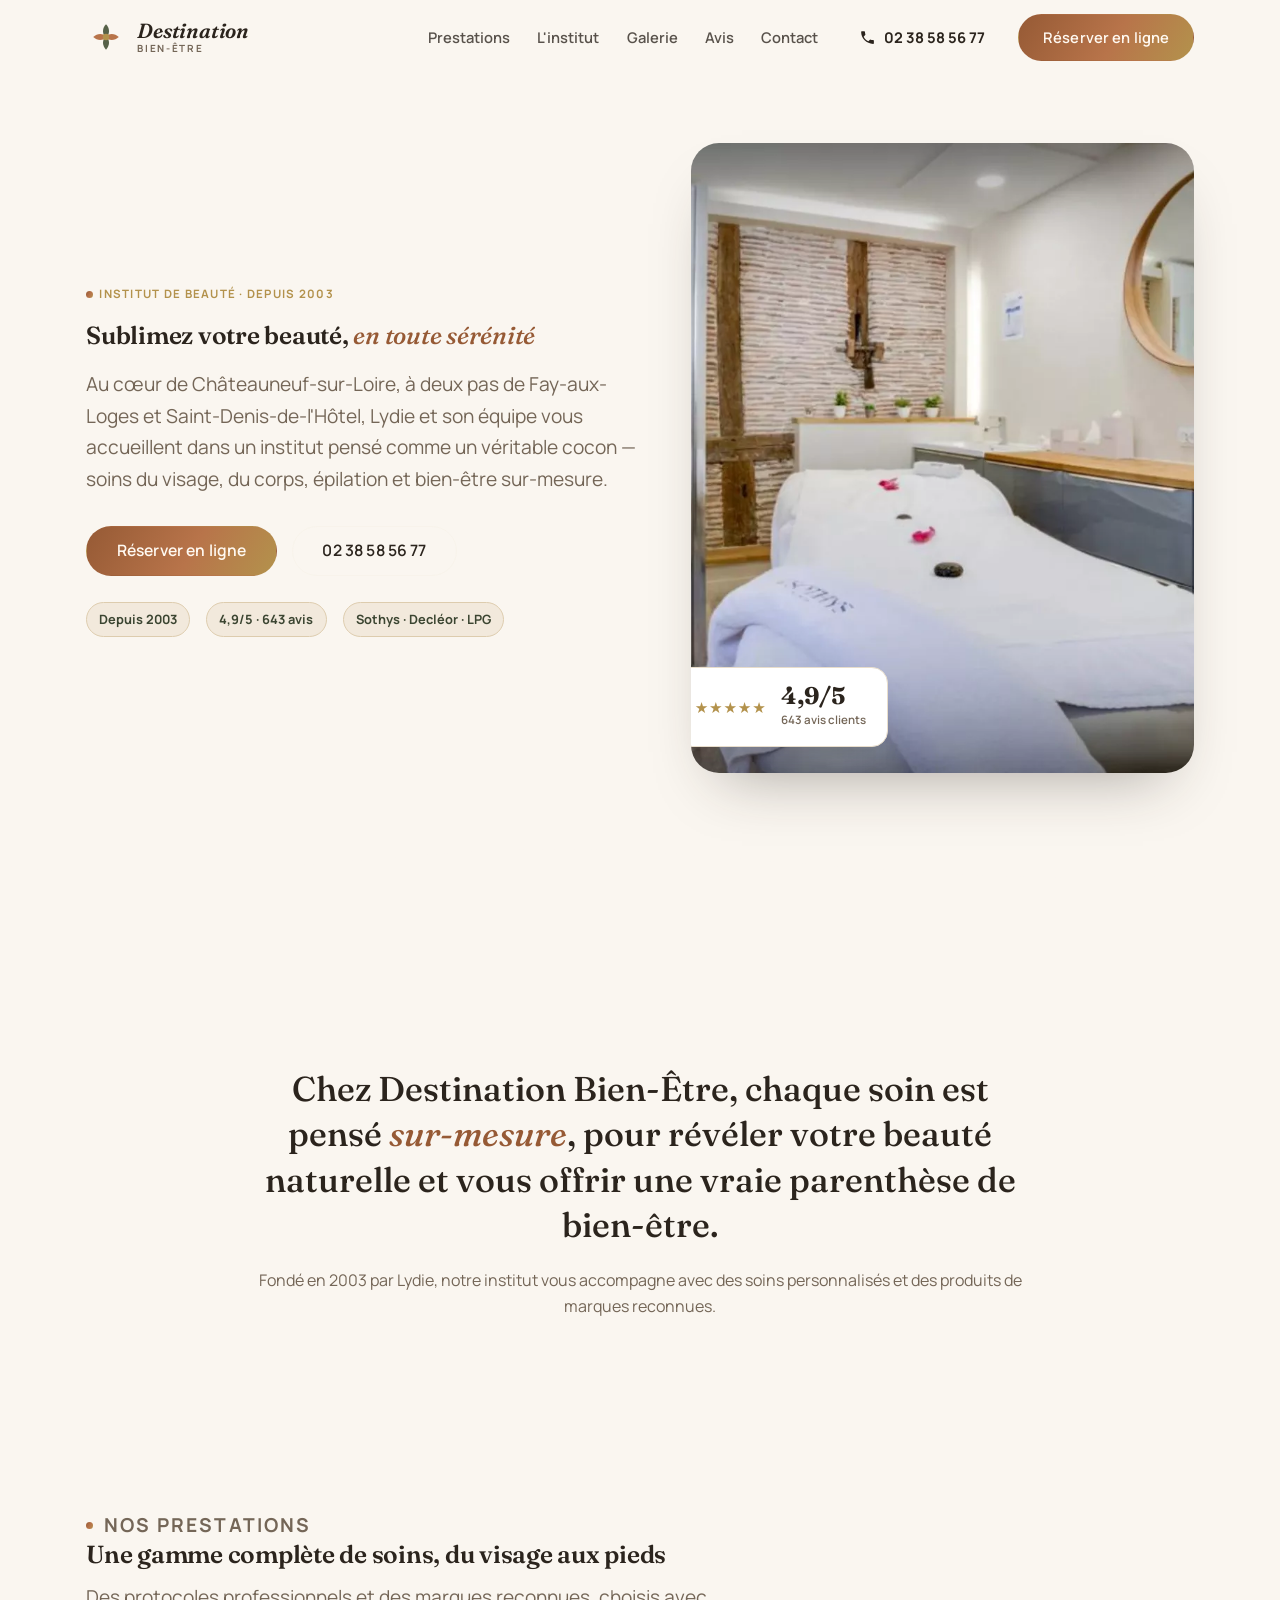
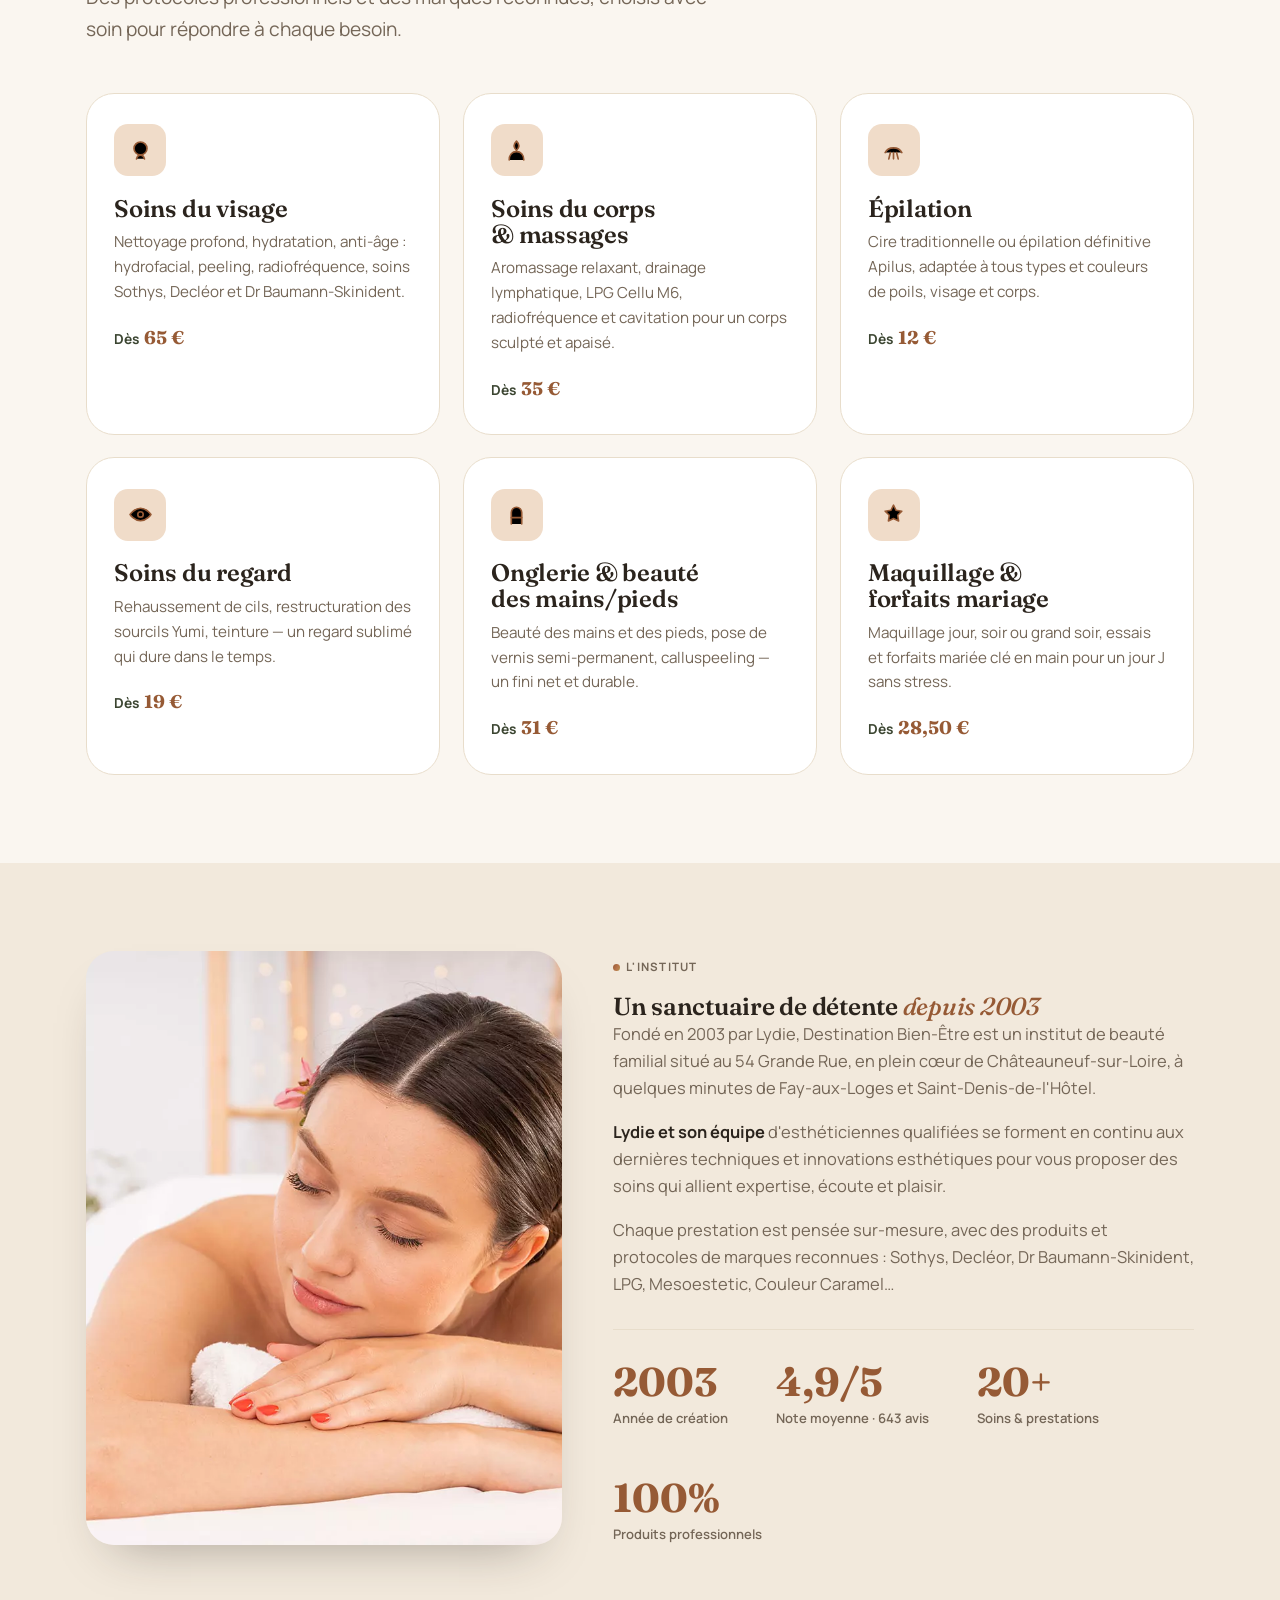
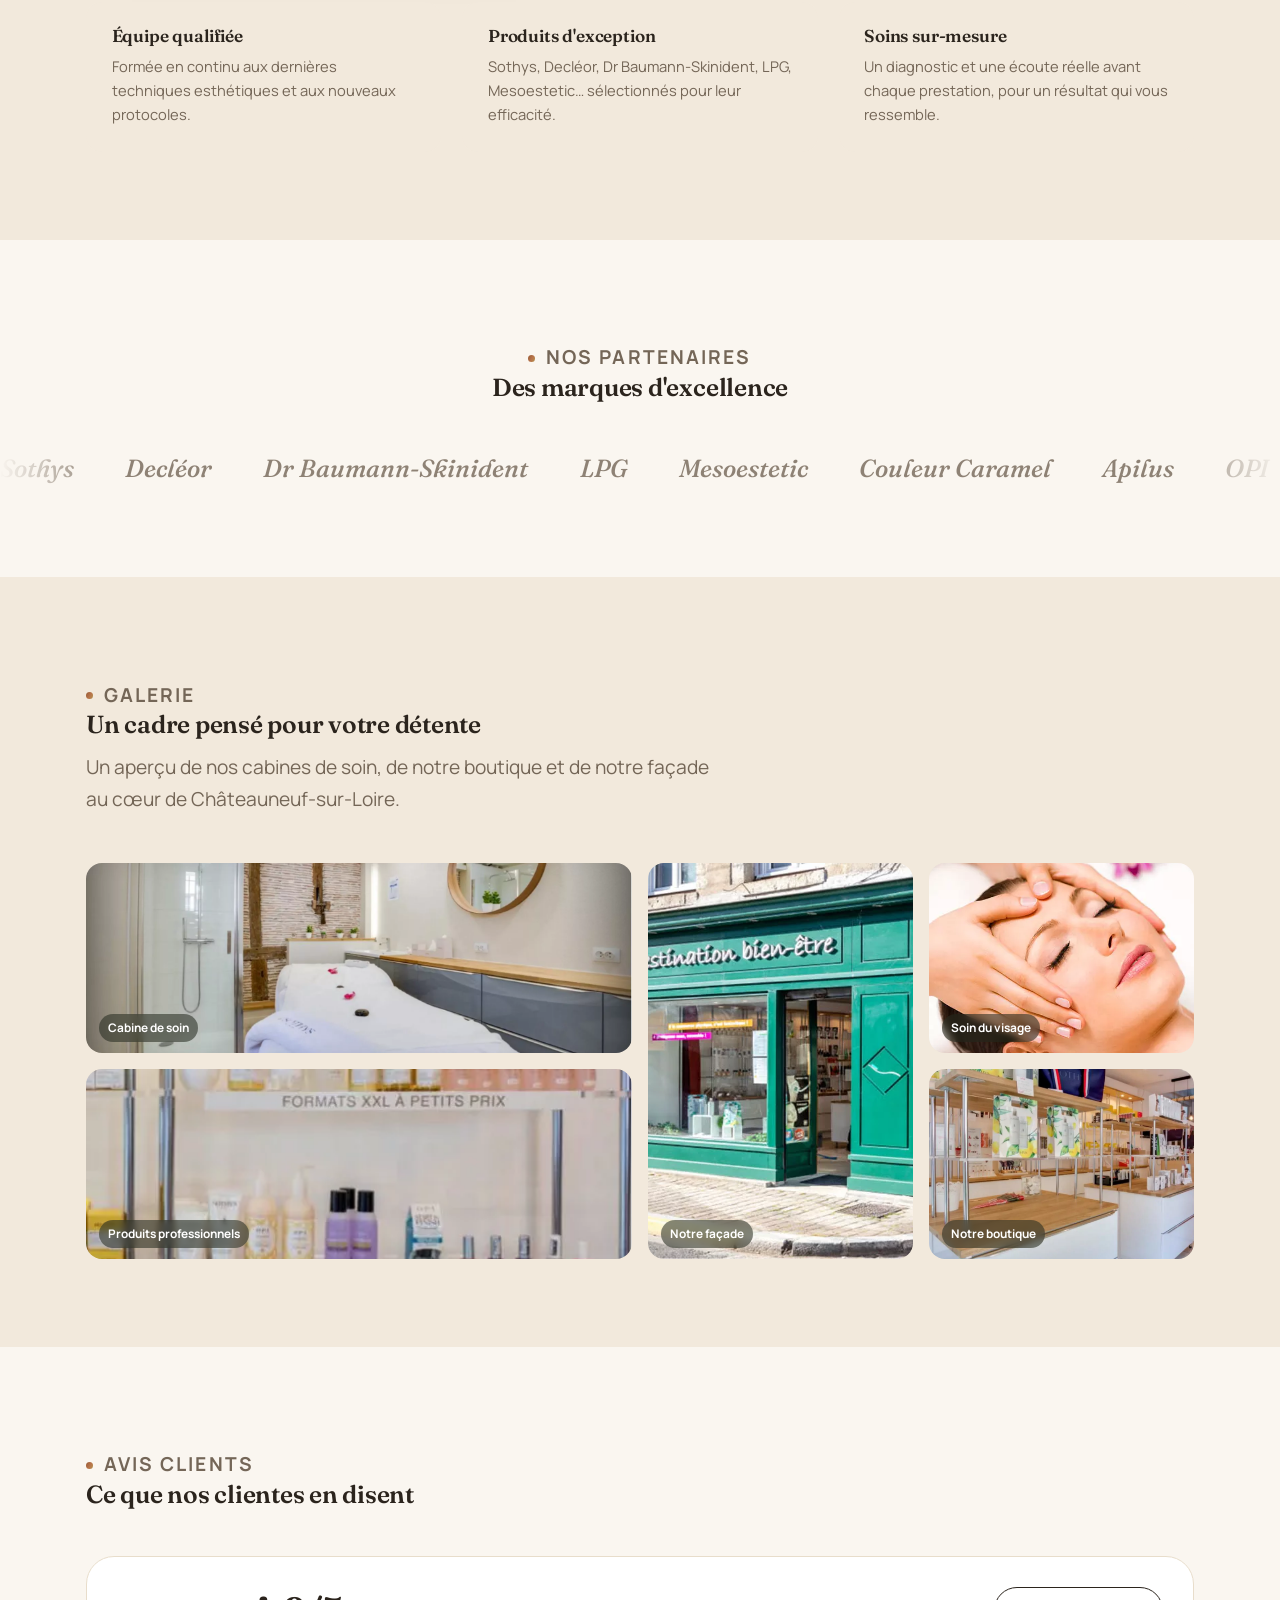
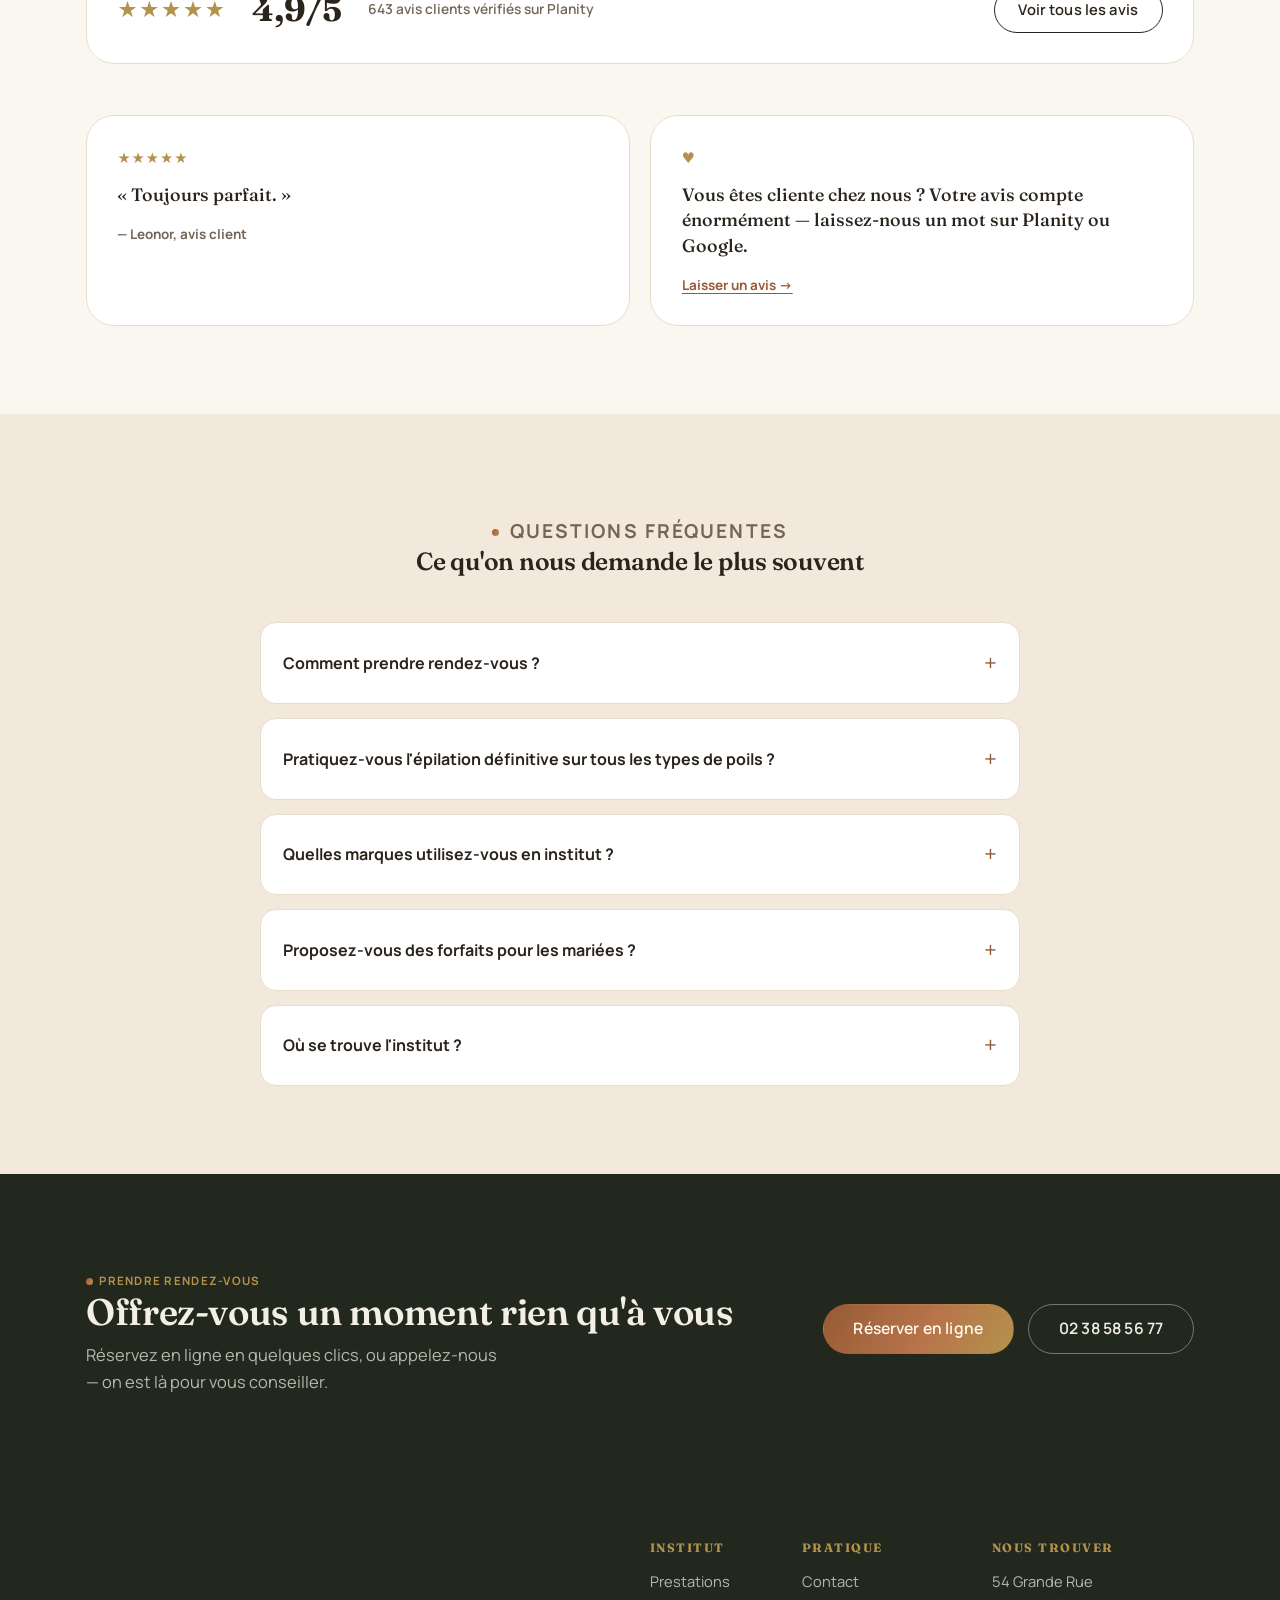
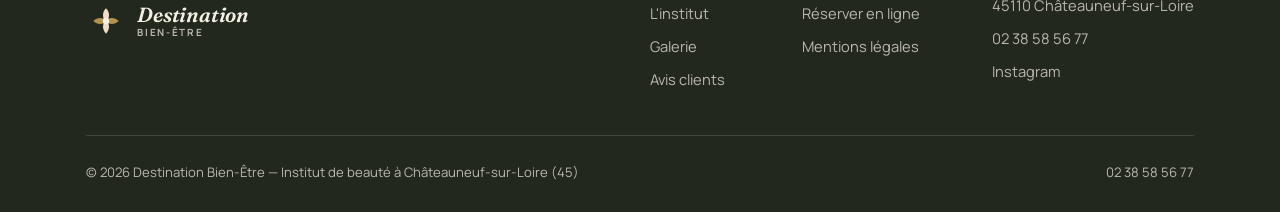
==== commit 34e8b6fc: "QA + polish : corrige les trous dans la grille de la galerie et le bouton Appeler qui masquait le fo" ====
--- a/index.html
+++ b/index.html
@@ -257,8 +257,8 @@
         <div class="gallery__item gallery__item--wide"><img src="assets/img/hero-cabine.webp" alt="Cabine de soin principale, douche et table de massage" loading="lazy" /><span>Cabine de soin</span></div>
         <div class="gallery__item gallery__item--tall"><img src="assets/img/facade-institut.webp" alt="Façade de l'institut Destination Bien-Être, Grande Rue à Châteauneuf-sur-Loire" loading="lazy" /><span>Notre façade</span></div>
         <div class="gallery__item"><img src="assets/img/soin-visage-mains.webp" alt="Soin du visage en cours à l'institut" loading="lazy" /><span>Soin du visage</span></div>
+        <div class="gallery__item gallery__item--wide"><img src="assets/img/etagere-produits.webp" alt="Étagères de produits cosmétiques professionnels" loading="lazy" /><span>Produits professionnels</span></div>
         <div class="gallery__item"><img src="assets/img/boutique-interieur.webp" alt="Intérieur de la boutique et présentation des produits" loading="lazy" /><span>Notre boutique</span></div>
-        <div class="gallery__item gallery__item--wide"><img src="assets/img/etagere-produits.webp" alt="Étagères de produits cosmétiques professionnels" loading="lazy" /><span>Produits professionnels</span></div>
       </div>
     </div>
   </section>
--- a/assets/style.css
+++ b/assets/style.css
@@ -262,7 +262,7 @@
 @keyframes brandScroll { from { transform: translateX(0); } to { transform: translateX(-50%); } }
 
 /* ---------- gallery ---------- */
-.gallery { display: grid; grid-template-columns: repeat(4, 1fr); grid-auto-rows: 190px; gap: 1rem; }
+.gallery { display: grid; grid-template-columns: repeat(4, 1fr); grid-auto-rows: 190px; grid-auto-flow: dense; gap: 1rem; }
 .gallery__item { position: relative; border-radius: var(--radius-sm); overflow: hidden; }
 .gallery__item img { width: 100%; height: 100%; object-fit: cover; transition: transform .5s ease; }
 .gallery__item:hover img { transform: scale(1.06); }
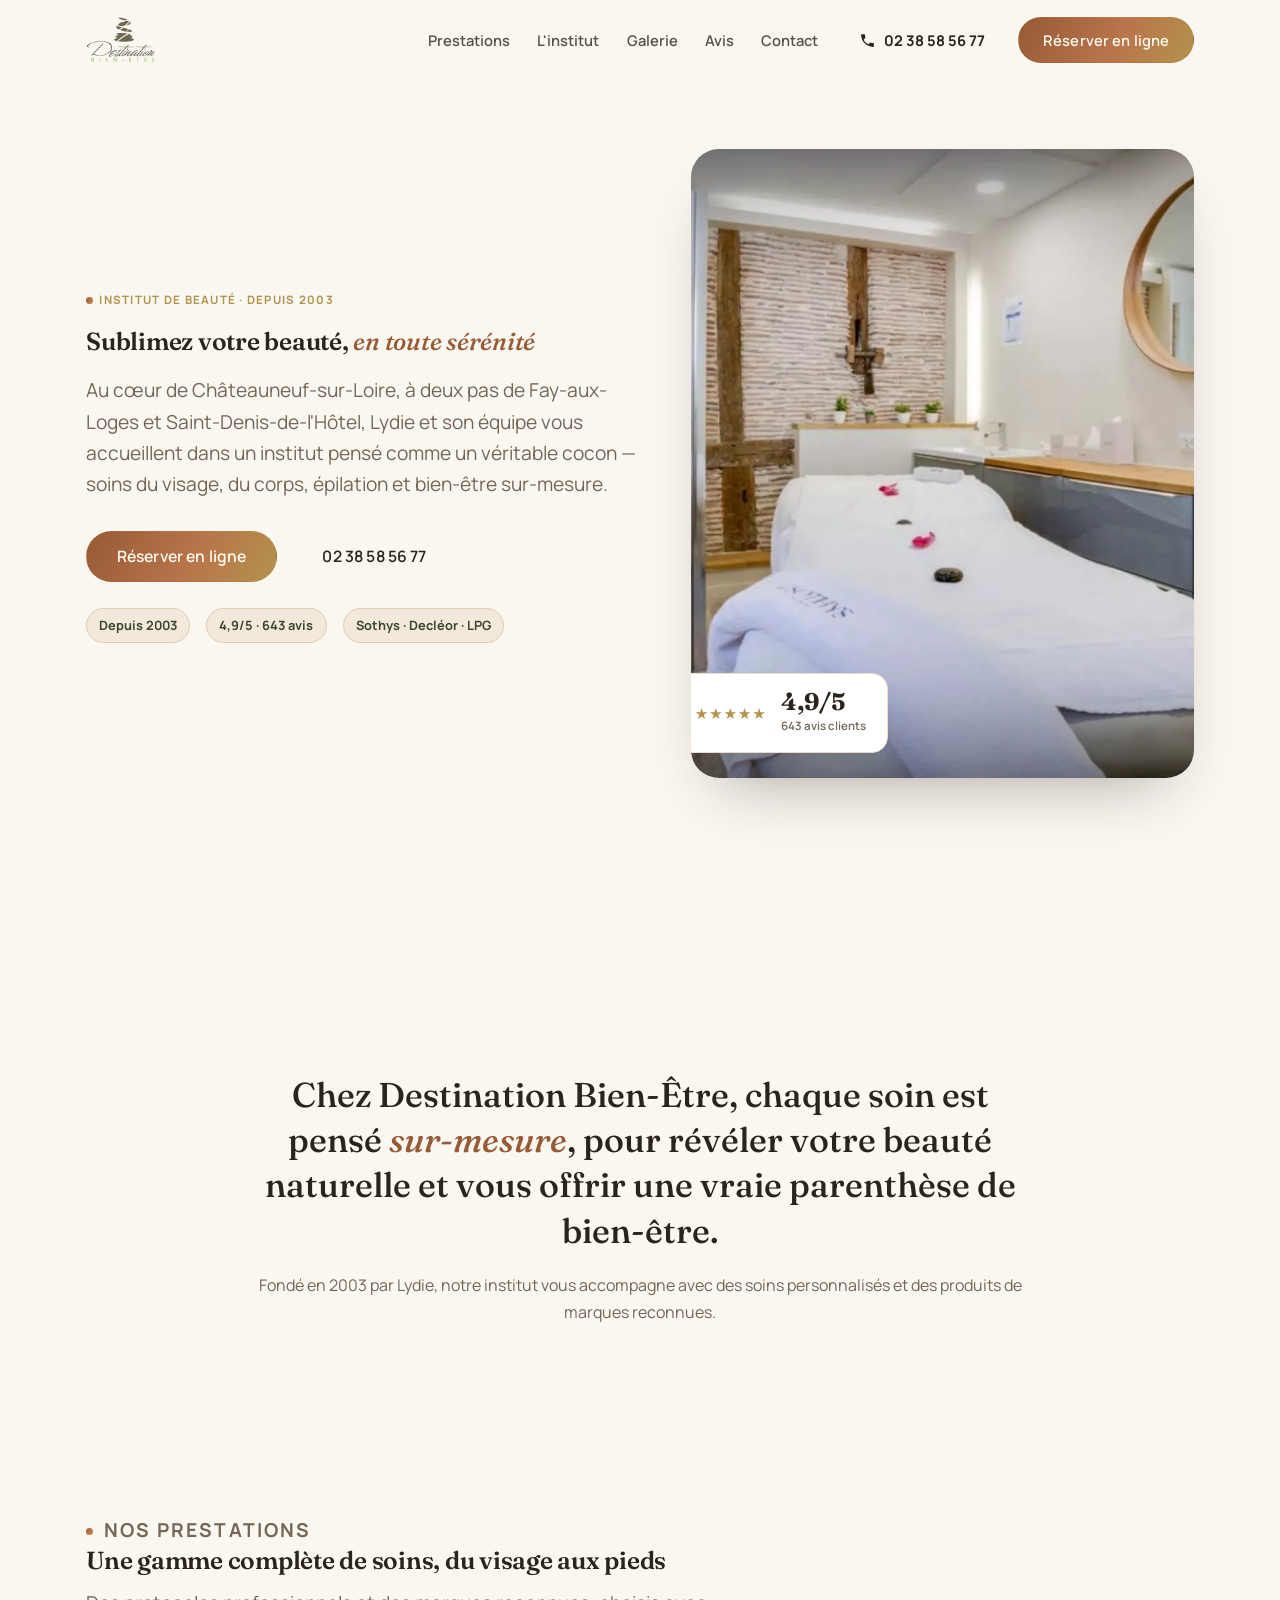
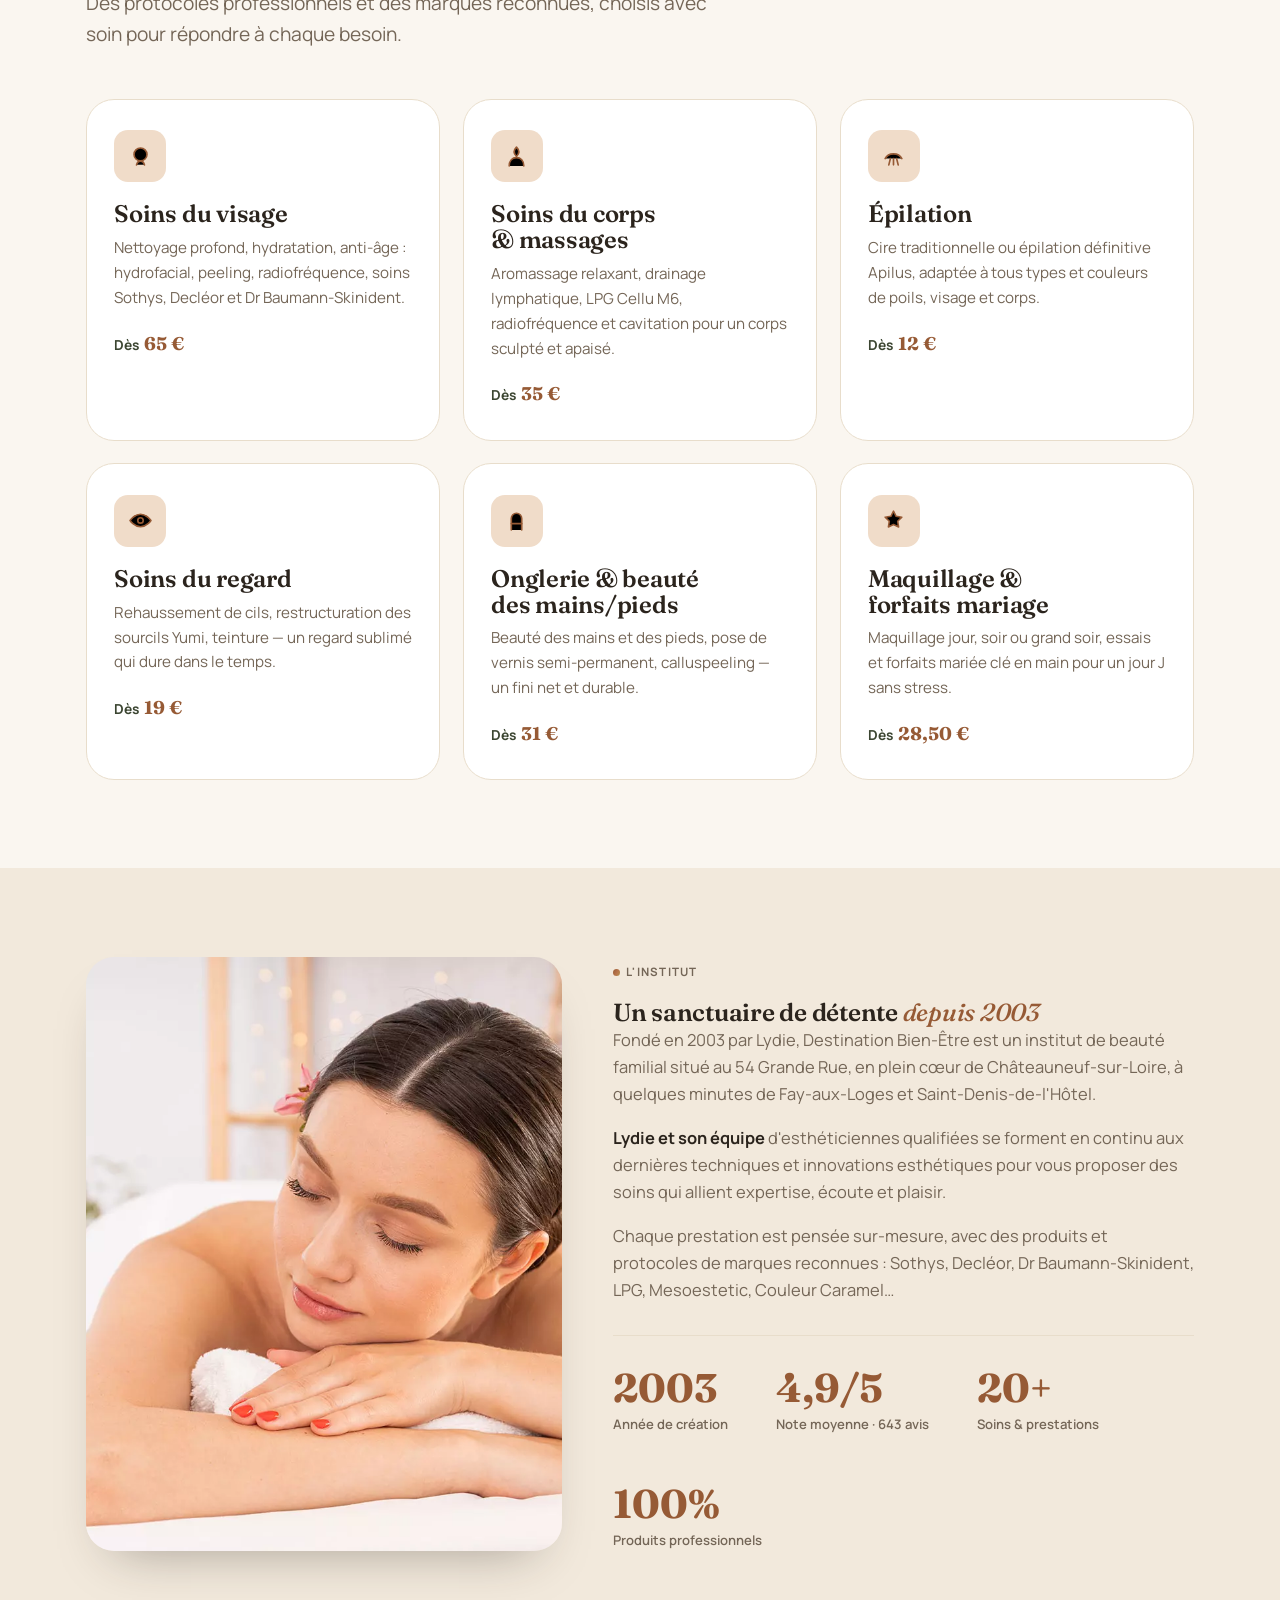
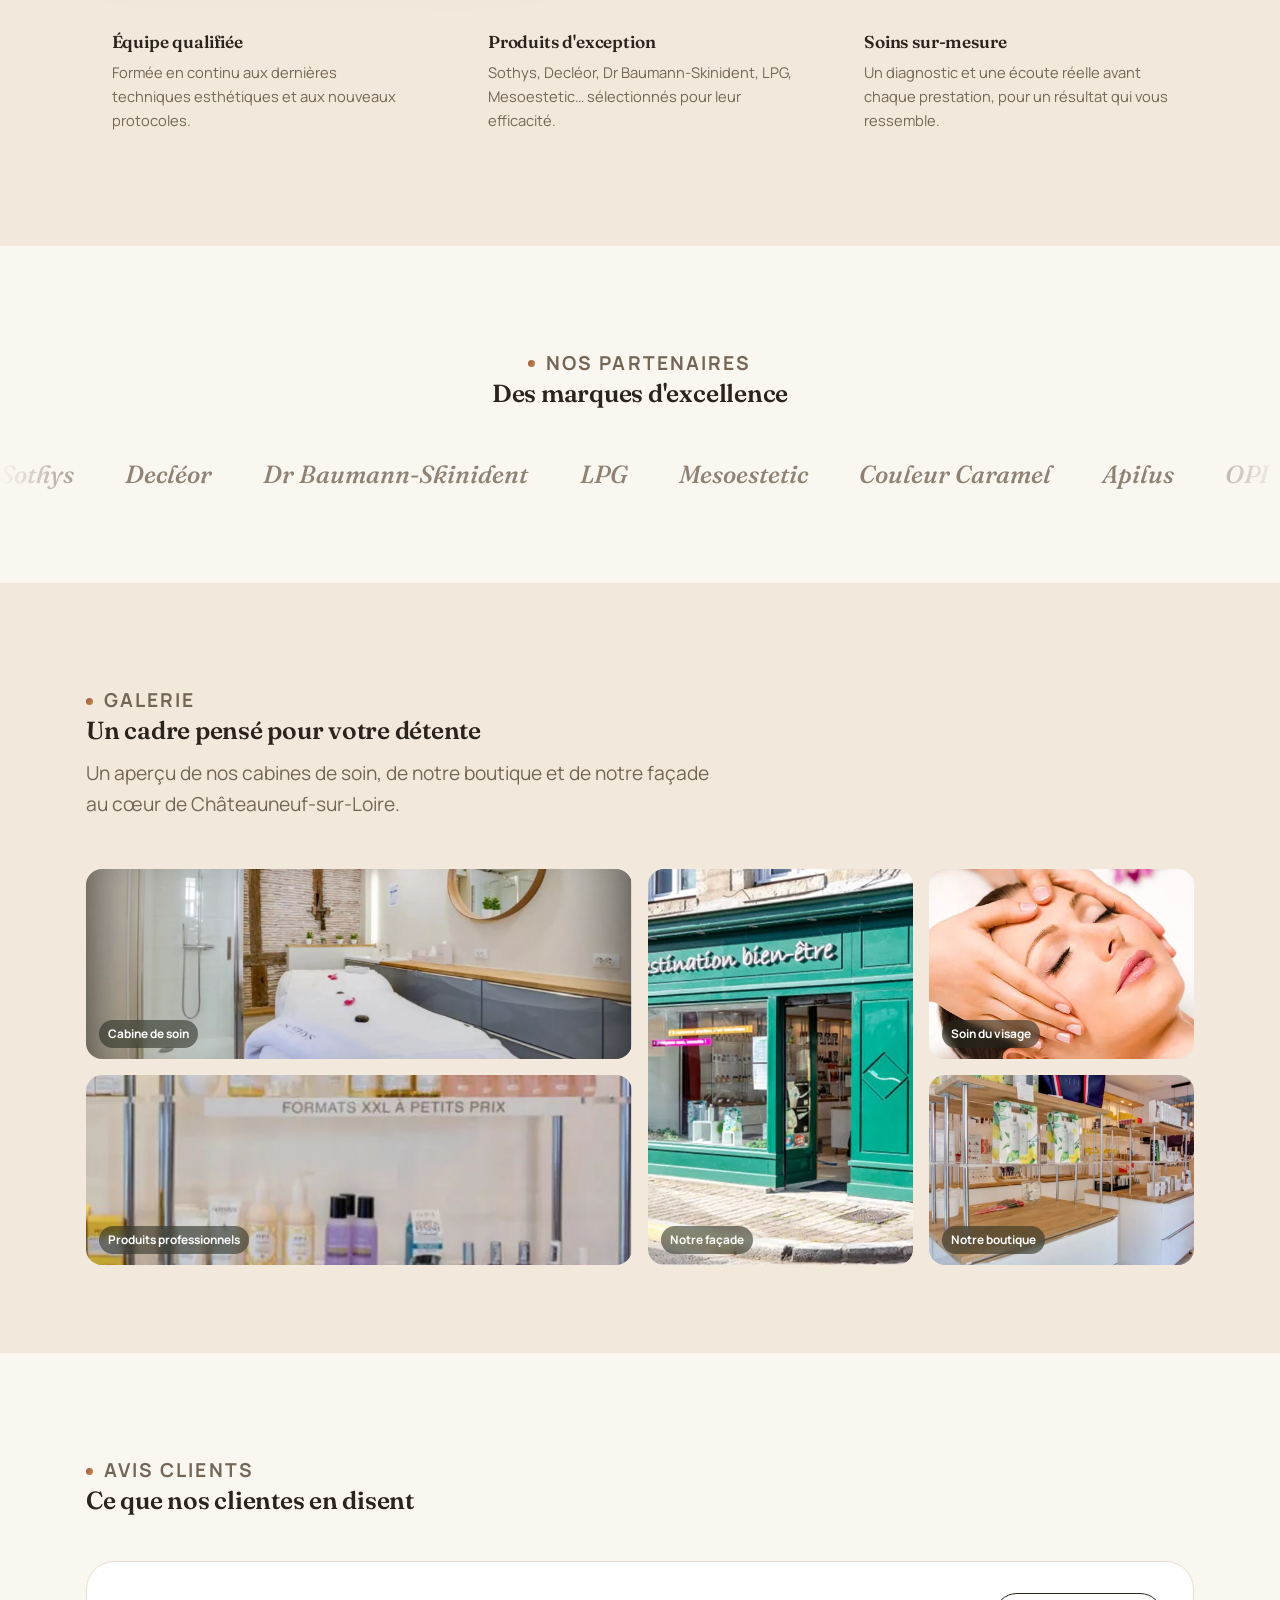
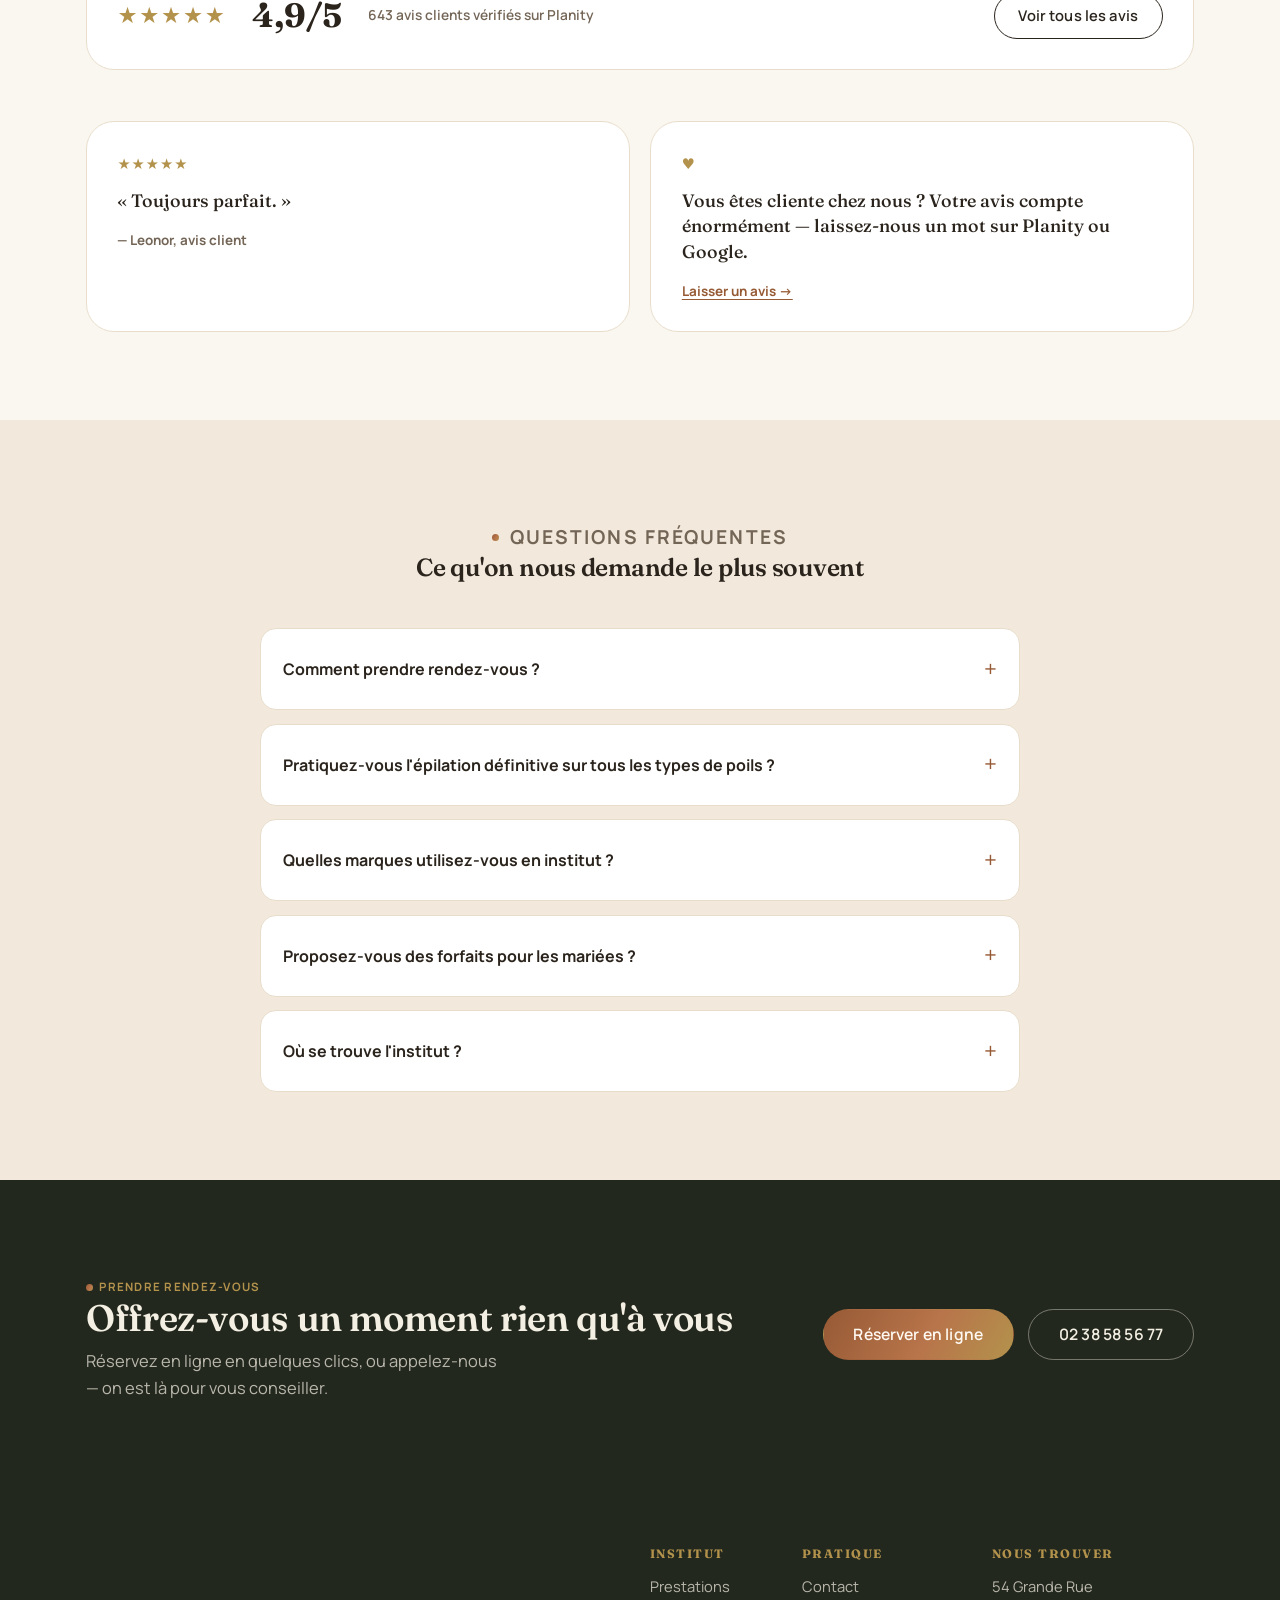
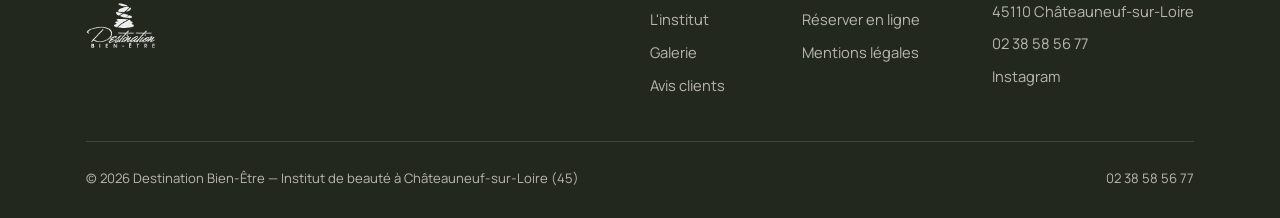
==== commit 8f81e685: "Réintègre le vrai logo de l'institut (icône galets + wordmark cursif) Remplace le blason SVG custom " ====
--- a/index.html
+++ b/index.html
@@ -82,14 +82,7 @@
 <header class="bar">
   <div class="wrap bar__in">
     <a class="brandmark bar__brand" href="/" aria-label="Destination Bien-Être — accueil">
-      <svg class="brandmark__mark" viewBox="0 0 44 44" aria-hidden="true">
-        <path d="M22 8c4.4 4.4 4.4 10.8 0 15-4.4-4.2-4.4-10.6 0-15Z" fill="var(--sage)"/>
-        <path d="M22 36c-4.4-4.4-4.4-10.8 0-15 4.4 4.2 4.4 10.6 0 15Z" fill="var(--sage)"/>
-        <path d="M8 22c4.4-4.4 10.8-4.4 15 0-4.2 4.4-10.6 4.4-15 0Z" fill="var(--clay)"/>
-        <path d="M36 22c-4.4 4.4-10.8 4.4-15 0 4.2-4.4 10.6-4.4 15 0Z" fill="var(--clay)"/>
-        <circle cx="22" cy="22" r="3.6" fill="var(--gold)"/>
-      </svg>
-      <span class="brandmark__type"><b>Destination</b><span>Bien-Être</span></span>
+      <img class="brandmark__logo" src="assets/logo.png" alt="Destination Bien-Être" width="218" height="160" />
     </a>
     <button class="bar__burger" id="burger" aria-label="Ouvrir le menu" aria-expanded="false" aria-controls="nav"><span></span></button>
     <nav class="bar__nav" id="nav">
@@ -341,14 +334,7 @@
   <div class="wrap foot">
     <div class="foot__top">
       <a class="brandmark" href="/" aria-label="Destination Bien-Être — accueil">
-        <svg class="brandmark__mark" viewBox="0 0 44 44" aria-hidden="true">
-          <path d="M22 8c4.4 4.4 4.4 10.8 0 15-4.4-4.2-4.4-10.6 0-15Z" fill="var(--clay-soft)"/>
-          <path d="M22 36c-4.4-4.4-4.4-10.8 0-15 4.4 4.2 4.4 10.6 0 15Z" fill="var(--clay-soft)"/>
-          <path d="M8 22c4.4-4.4 10.8-4.4 15 0-4.2 4.4-10.6 4.4-15 0Z" fill="var(--gold)"/>
-          <path d="M36 22c-4.4 4.4-10.8 4.4-15 0 4.2-4.4 10.6-4.4 15 0Z" fill="var(--gold)"/>
-          <circle cx="22" cy="22" r="3.6" fill="var(--on-deep)"/>
-        </svg>
-        <span class="brandmark__type"><b>Destination</b><span>Bien-Être</span></span>
+        <img class="brandmark__logo" src="assets/logo.png" alt="Destination Bien-Être" width="218" height="160" />
       </a>
       <div class="foot-cols">
         <div class="foot-col">
--- a/assets/style.css
+++ b/assets/style.css
@@ -108,10 +108,8 @@
 .bar__in { display: flex; align-items: center; gap: 1.2rem; padding-block: 0.9rem; }
 
 .brandmark { display: inline-flex; align-items: center; gap: 0.7rem; text-decoration: none; color: inherit; }
-.brandmark__mark { width: 40px; height: 40px; flex: none; }
-.brandmark__type { display: flex; flex-direction: column; line-height: 1.12; }
-.brandmark__type b { font-family: var(--ff-display); font-style: italic; font-weight: 600; font-size: 1.28rem; letter-spacing: -0.01em; }
-.brandmark__type span { font-size: 0.62rem; font-weight: 700; letter-spacing: 0.17em; text-transform: uppercase; color: var(--mid); }
+.brandmark__logo { height: 52px; width: auto; flex: none; display: block; }
+.foot .brandmark__logo { filter: brightness(0) invert(1); opacity: 0.92; }
 
 .bar__brand { margin-right: auto; }
 .bar__burger { display: none; }
@@ -147,9 +145,7 @@
   .bar__burger[aria-expanded="true"] span::after { transform: translateY(-5px) rotate(-45deg); }
 }
 @media (max-width: 420px) {
-  .brandmark__mark { width: 32px; height: 32px; }
-  .brandmark__type b { font-size: 1.08rem; }
-  .brandmark__type span { font-size: 0.56rem; }
+  .brandmark__logo { height: 42px; }
   .bar__cta { padding: 0.75em 0.95em; font-size: 0.76rem; }
 }
 
@@ -369,8 +365,6 @@
 footer { background: var(--deep); color: var(--on-deep); }
 .foot { padding-block: clamp(2.6rem, 5vw, 3.6rem) 1.8rem; }
 .foot__top { display: flex; flex-wrap: wrap; justify-content: space-between; gap: 2rem; padding-bottom: 2.2rem; border-bottom: 1px solid rgba(244,239,227,0.14); }
-.foot .brandmark__type span { color: var(--on-deep-mid); }
-.foot .brandmark__type b { color: var(--on-deep); }
 .foot-cols { display: flex; gap: clamp(2rem, 6vw, 4.5rem); flex-wrap: wrap; }
 .foot-col h3 { font-size: 0.76rem; font-weight: 700; letter-spacing: 0.12em; text-transform: uppercase; color: var(--gold); margin-bottom: 0.9rem; }
 .foot-col a, .foot-col p { display: block; color: var(--on-deep-mid); text-decoration: none; font-size: 0.92rem; margin-bottom: 0.55rem; }
